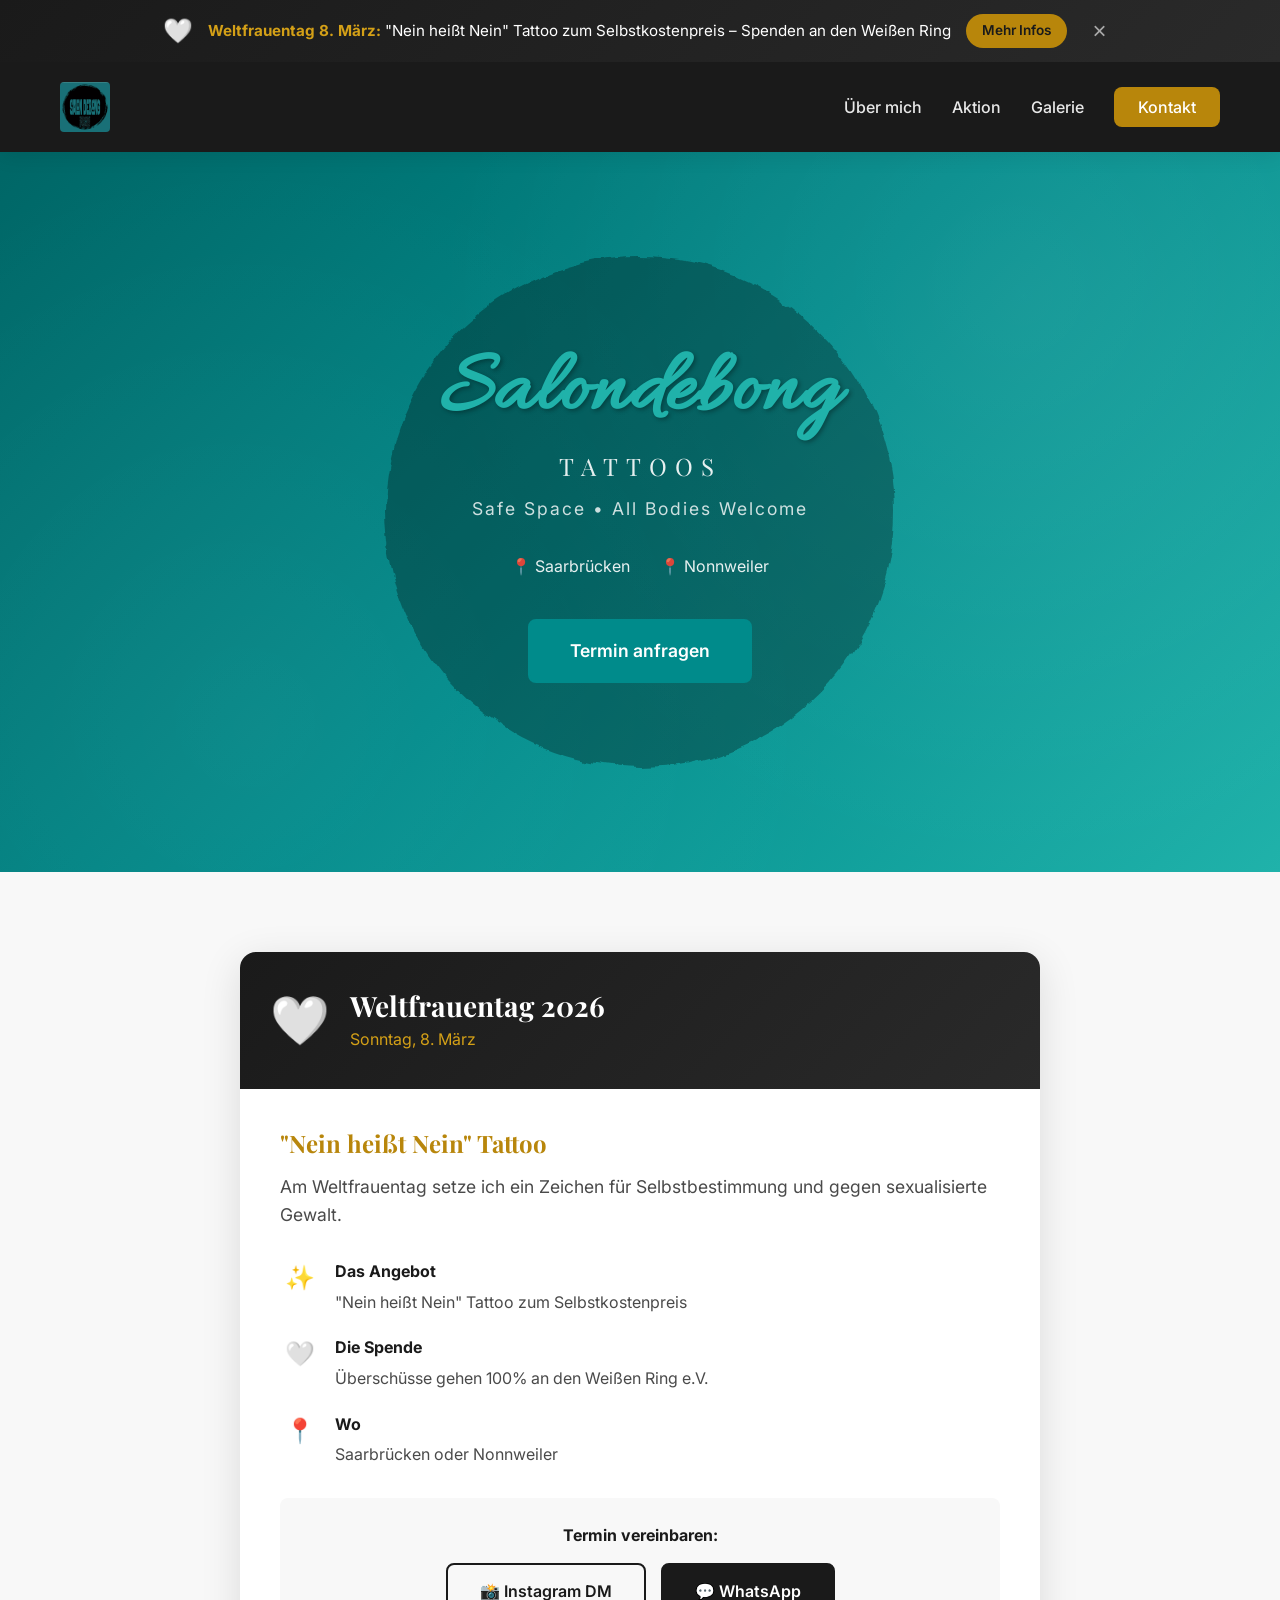
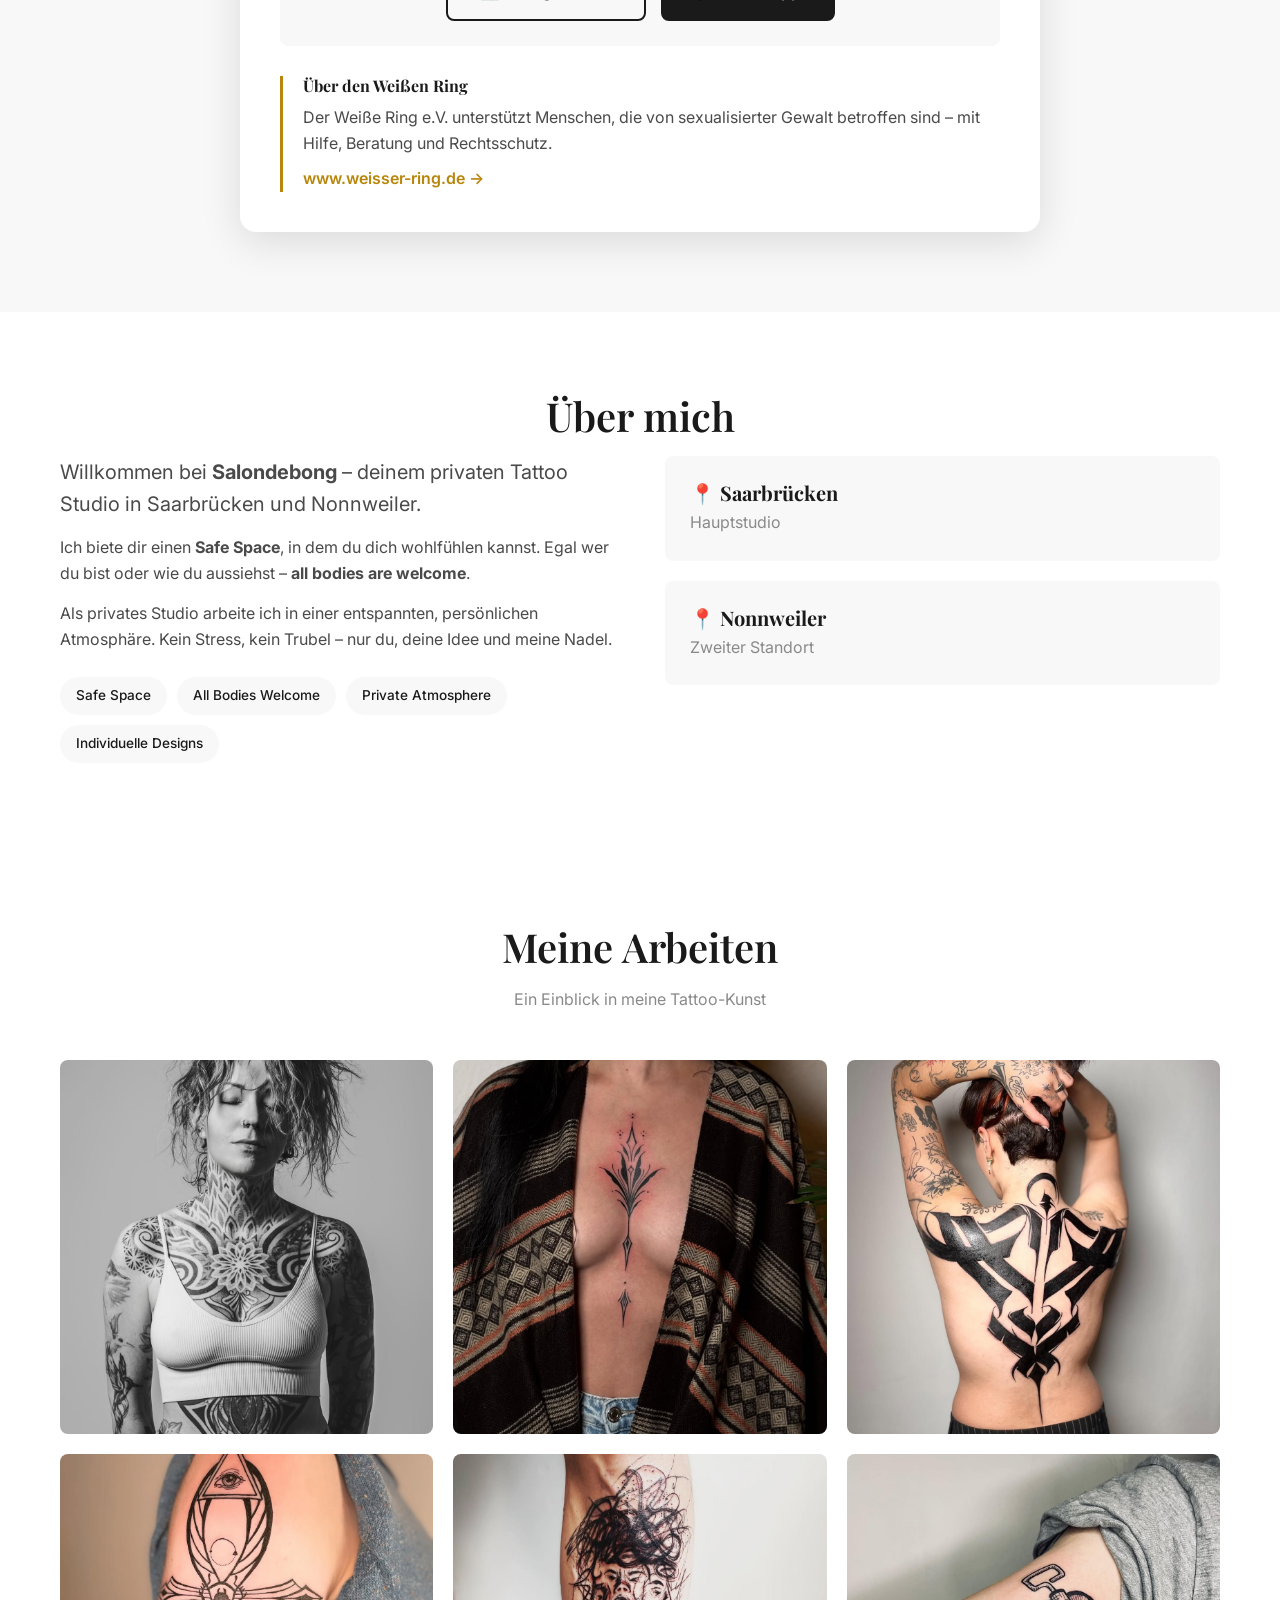
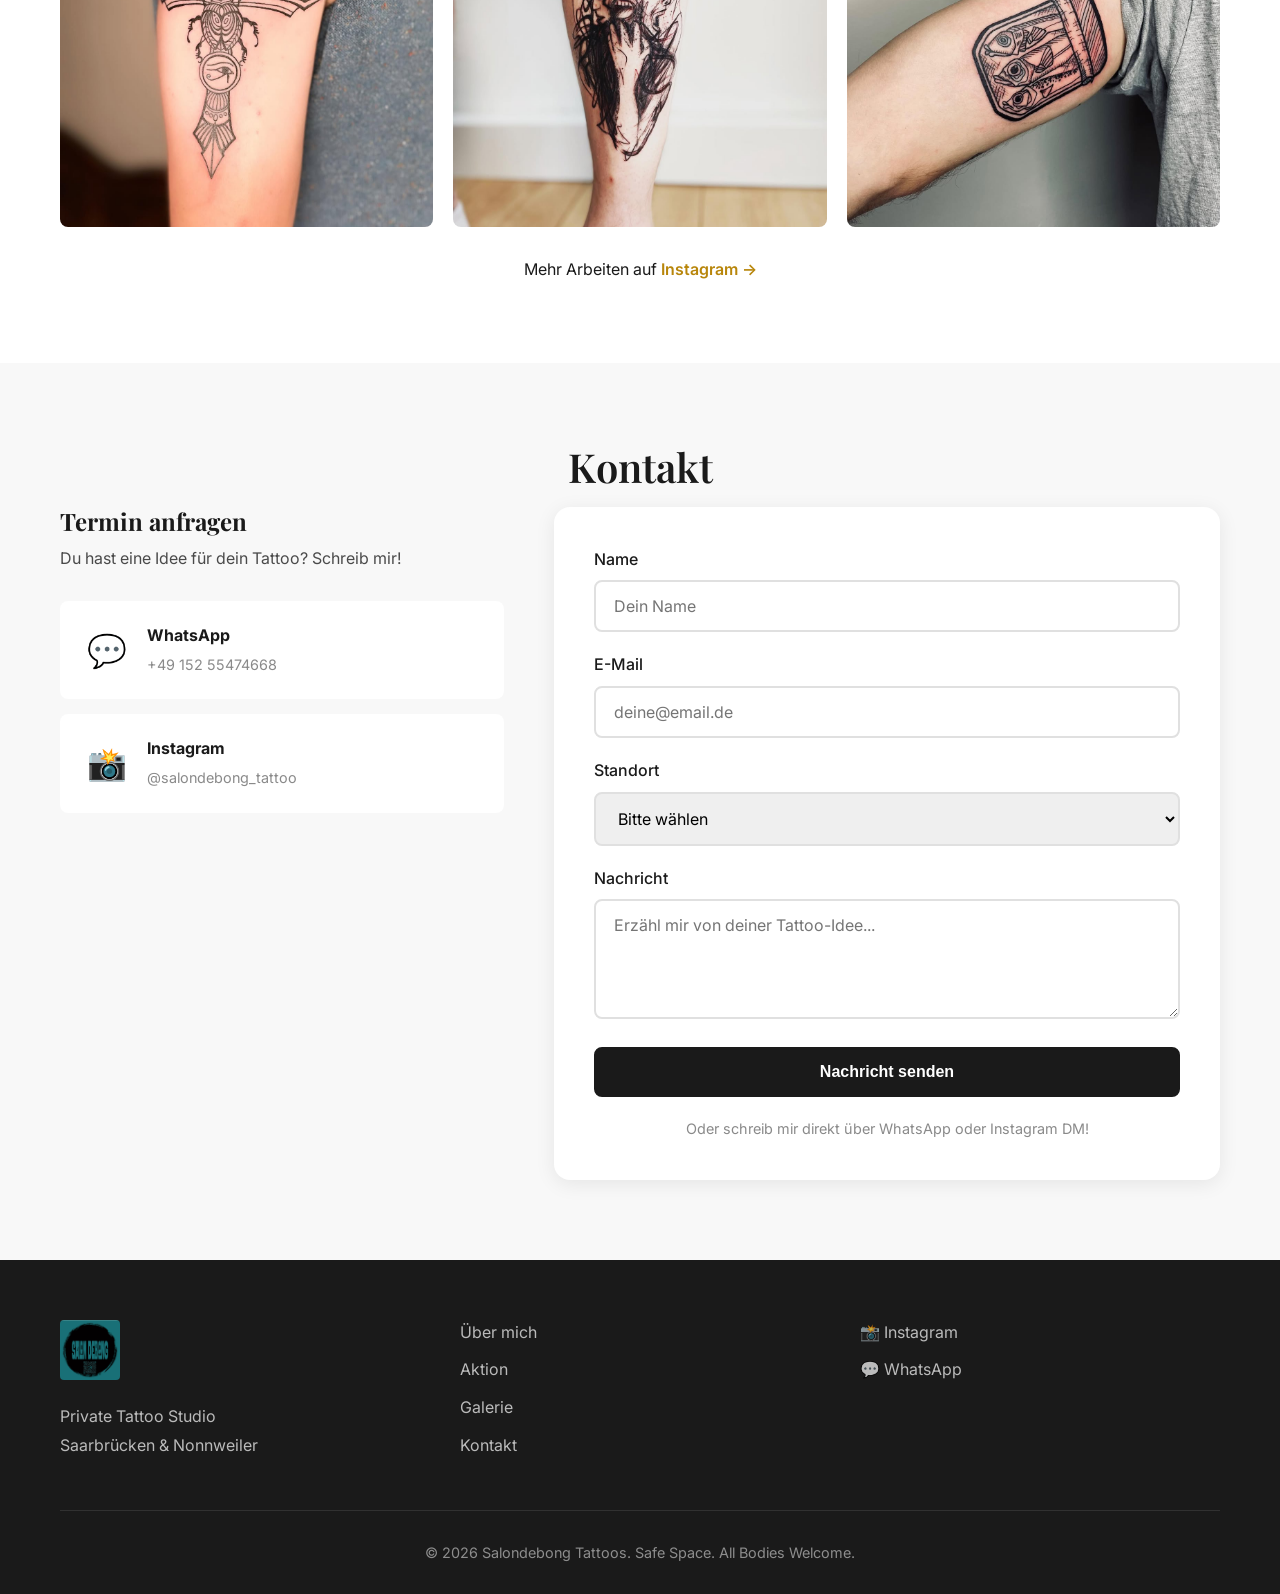
==== index.html @ b04eecff "feat: filled black circle, petrol brand name, petrol button" ====
<!DOCTYPE html>
<html lang="de">
<head>
    <meta charset="UTF-8">
    <meta name="viewport" content="width=device-width, initial-scale=1.0">
    <title>Salondebong Tattoos | Private Tattoo Studio Saarbrücken & Nonnweiler</title>
    <meta name="description" content="Private Tattoo Studio in Saarbrücken & Nonnweiler. Safe Space für alle Bodies. Qualitativ hochwertige Tattoos in entspannter Atmosphäre.">
    <link rel="stylesheet" href="style.css">
    <link href="https://fonts.googleapis.com/css2?family=Playfair+Display:wght@400;600;700&family=Inter:wght@400;500;600&family=Allura&display=swap" rel="stylesheet">
</head>
<body>
    <!-- Aktion Banner -->
    <div class="aktion-banner" id="aktion-banner">
        <div class="aktion-content">
            <span class="aktion-emoji">🤍</span>
            <div class="aktion-text">
                <strong>Weltfrauentag 8. März:</strong> "Nein heißt Nein" Tattoo zum Selbstkostenpreis – Spenden an den Weißen Ring
            </div>
            <a href="#aktion" class="aktion-btn">Mehr Infos</a>
            <button class="aktion-close" onclick="closeBanner()" aria-label="Schließen">×</button>
        </div>
    </div>

    <!-- Navigation -->
    <nav class="nav">
        <div class="nav-container">
            <a href="#" class="logo">
                <img src="assets/logo.jpg" alt="Salondebong Tattoos" class="logo-img">
            </a>
            <button class="nav-toggle" aria-label="Menu">
                <span></span>
                <span></span>
                <span></span>
            </button>
            <ul class="nav-links">
                <li><a href="#about">Über mich</a></li>
                <li><a href="#aktion">Aktion</a></li>
                <li><a href="#gallery">Galerie</a></li>
                <li><a href="#contact" class="cta-nav">Kontakt</a></li>
            </ul>
        </div>
    </nav>

    <!-- Hero -->
    <header class="hero">
        <div class="hero-bg"></div>
        <svg class="hero-ring" viewBox="0 0 400 400" xmlns="http://www.w3.org/2000/svg">
            <defs>
                <filter id="rough" x="-20%" y="-20%" width="140%" height="140%">
                    <feTurbulence type="fractalNoise" baseFrequency="0.04" numOctaves="5" result="noise"/>
                    <feDisplacementMap in="SourceGraphic" in2="noise" scale="8" xChannelSelector="R" yChannelSelector="G"/>
                </filter>
            </defs>
            <circle cx="200" cy="200" r="170" fill="black" stroke="none" filter="url(#rough)" opacity="0.6"/>
        </svg>
        <div class="container">
            <h1 class="brand-name">Salondebong</h1>
            <p class="hero-subtitle">Tattoos</p>
            <p class="hero-tagline">Safe Space • All Bodies Welcome</p>
            <div class="hero-locations">
                <span>📍 Saarbrücken</span>
                <span>📍 Nonnweiler</span>
            </div>
            <a href="#contact" class="btn btn-primary">Termin anfragen</a>
        </div>
    </header>

    <!-- Aktion Section -->
    <section class="aktion-section section" id="aktion">
        <div class="container">
            <div class="aktion-card">
                <div class="aktion-header">
                    <span class="aktion-icon">🤍</span>
                    <div>
                        <h2>Weltfrauentag 2026</h2>
                        <span class="aktion-date">Sonntag, 8. März</span>
                    </div>
                </div>
                <div class="aktion-body">
                    <h3>"Nein heißt Nein" Tattoo</h3>
                    <p class="aktion-intro">Am Weltfrauentag setze ich ein Zeichen für Selbstbestimmung und gegen sexualisierte Gewalt.</p>
                    
                    <div class="aktion-details">
                        <div class="aktion-detail">
                            <span class="detail-icon">✨</span>
                            <div>
                                <strong>Das Angebot</strong>
                                <p>"Nein heißt Nein" Tattoo zum Selbstkostenpreis</p>
                            </div>
                        </div>
                        <div class="aktion-detail">
                            <span class="detail-icon">🤍</span>
                            <div>
                                <strong>Die Spende</strong>
                                <p>Überschüsse gehen 100% an den Weißen Ring e.V.</p>
                            </div>
                        </div>
                        <div class="aktion-detail">
                            <span class="detail-icon">📍</span>
                            <div>
                                <strong>Wo</strong>
                                <p>Saarbrücken oder Nonnweiler</p>
                            </div>
                        </div>
                    </div>

                    <div class="aktion-cta">
                        <p><strong>Termin vereinbaren:</strong></p>
                        <div class="aktion-buttons">
                            <a href="https://www.instagram.com/salondebong_tattoo/" target="_blank" class="btn btn-secondary">
                                📸 Instagram DM
                            </a>
                            <a href="https://wa.me/4915255474668" target="_blank" class="btn btn-primary">
                                💬 WhatsApp
                            </a>
                        </div>
                    </div>

                    <div class="weisser-ring">
                        <h4>Über den Weißen Ring</h4>
                        <p>Der Weiße Ring e.V. unterstützt Menschen, die von sexualisierter Gewalt betroffen sind – mit Hilfe, Beratung und Rechtsschutz.</p>
                        <a href="https://www.weisser-ring.de" target="_blank" class="link-external">www.weisser-ring.de →</a>
                    </div>
                </div>
            </div>
        </div>
    </section>

    <!-- About Section -->
    <section class="about-section section" id="about">
        <div class="container">
            <h2 class="section-title">Über mich</h2>
            <div class="about-content">
                <div class="about-text">
                    <p class="about-intro">Willkommen bei <strong>Salondebong</strong> – deinem privaten Tattoo Studio in Saarbrücken und Nonnweiler.</p>
                    <p>Ich biete dir einen <strong>Safe Space</strong>, in dem du dich wohlfühlen kannst. Egal wer du bist oder wie du aussiehst – <strong>all bodies are welcome</strong>.</p>
                    <p>Als privates Studio arbeite ich in einer entspannten, persönlichen Atmosphäre. Kein Stress, kein Trubel – nur du, deine Idee und meine Nadel.</p>
                    <div class="about-values">
                        <span class="value-tag">Safe Space</span>
                        <span class="value-tag">All Bodies Welcome</span>
                        <span class="value-tag">Private Atmosphere</span>
                        <span class="value-tag">Individuelle Designs</span>
                    </div>
                </div>
                <div class="about-locations">
                    <div class="location-card">
                        <h3>📍 Saarbrücken</h3>
                        <p>Hauptstudio</p>
                    </div>
                    <div class="location-card">
                        <h3>📍 Nonnweiler</h3>
                        <p>Zweiter Standort</p>
                    </div>
                </div>
            </div>
        </div>
    </section>

    <!-- Gallery Section -->
    <section class="gallery-section section" id="gallery">
        <div class="container">
            <h2 class="section-title">Meine Arbeiten</h2>
            <p class="section-subtitle">Ein Einblick in meine Tattoo-Kunst</p>
            <div class="gallery-grid">
                <div class="gallery-item">
                    <img src="assets/jenny1.jpg" alt="Tattoo Arbeit 1" loading="lazy">
                </div>
                <div class="gallery-item">
                    <img src="assets/jenny2.jpg" alt="Tattoo Arbeit 2" loading="lazy">
                </div>
                <div class="gallery-item">
                    <img src="assets/jenni3.jpg" alt="Tattoo Arbeit 3" loading="lazy">
                </div>
                <div class="gallery-item">
                    <img src="assets/jenni4.jpg" alt="Tattoo Arbeit 4" loading="lazy">
                </div>
                <div class="gallery-item">
                    <img src="assets/jenni5.jpg" alt="Tattoo Arbeit 5" loading="lazy">
                </div>
                <div class="gallery-item">
                    <img src="assets/jenni6.jpg" alt="Tattoo Arbeit 6" loading="lazy">
                </div>
            </div>
            <div class="gallery-note">
                <p>Mehr Arbeiten auf <a href="https://www.instagram.com/salondebong_tattoo/" target="_blank">Instagram →</a></p>
            </div>
        </div>
    </section>

    <!-- Contact Section -->
    <section class="contact-section section" id="contact">
        <div class="container">
            <h2 class="section-title">Kontakt</h2>
            <div class="contact-content">
                <div class="contact-info">
                    <h3>Termin anfragen</h3>
                    <p>Du hast eine Idee für dein Tattoo? Schreib mir!</p>
                    <div class="contact-methods">
                        <a href="https://wa.me/4915255474668" class="contact-method">
                            <span class="method-icon">💬</span>
                            <div>
                                <strong>WhatsApp</strong>
                                <span>+49 152 55474668</span>
                            </div>
                        </a>
                        <a href="https://www.instagram.com/salondebong_tattoo/" target="_blank" class="contact-method">
                            <span class="method-icon">📸</span>
                            <div>
                                <strong>Instagram</strong>
                                <span>@salondebong_tattoo</span>
                            </div>
                        </a>
                    </div>
                </div>
                <div class="contact-form-wrapper">
                    <form class="contact-form" id="contact-form">
                        <div class="form-group">
                            <label for="name">Name</label>
                            <input type="text" id="name" name="name" required placeholder="Dein Name">
                        </div>
                        <div class="form-group">
                            <label for="email">E-Mail</label>
                            <input type="email" id="email" name="email" required placeholder="deine@email.de">
                        </div>
                        <div class="form-group">
                            <label for="location">Standort</label>
                            <select id="location" name="location">
                                <option value="">Bitte wählen</option>
                                <option value="saarbrucken">Saarbrücken</option>
                                <option value="nonnweiler">Nonnweiler</option>
                            </select>
                        </div>
                        <div class="form-group">
                            <label for="message">Nachricht</label>
                            <textarea id="message" name="message" rows="4" required placeholder="Erzähl mir von deiner Tattoo-Idee..."></textarea>
                        </div>
                        <button type="submit" class="btn btn-primary btn-full">Nachricht senden</button>
                    </form>
                    <p class="form-note">Oder schreib mir direkt über WhatsApp oder Instagram DM!</p>
                </div>
            </div>
        </div>
    </section>

    <!-- Footer -->
    <footer class="footer">
        <div class="container">
            <div class="footer-content">
                <div class="footer-brand">
                    <img src="assets/logo.jpg" alt="Salondebong Tattoos" class="footer-logo">
                    <p>Private Tattoo Studio<br>Saarbrücken & Nonnweiler</p>
                </div>
                <div class="footer-links">
                    <a href="#about">Über mich</a>
                    <a href="#aktion">Aktion</a>
                    <a href="#gallery">Galerie</a>
                    <a href="#contact">Kontakt</a>
                </div>
                <div class="footer-social">
                    <a href="https://www.instagram.com/salondebong_tattoo/" target="_blank" aria-label="Instagram">
                        📸 Instagram
                    </a>
                    <a href="https://wa.me/4915255474668" target="_blank" aria-label="WhatsApp">
                        💬 WhatsApp
                    </a>
                </div>
            </div>
            <div class="footer-bottom">
                <p>&copy; 2026 Salondebong Tattoos. Safe Space. All Bodies Welcome.</p>
            </div>
        </div>
    </footer>

    <script src="script.js"></script>
</body>
</html>
---- style.css ----
/* ============================================
   SALONDEBONG TATTOOS - STYLES
   ============================================ */

:root {
    /* Colors - Elegant, minimal */
    --primary: #1a1a1a;
    --secondary: #2a2a2a;
    --accent: #b8860b; /* Dark gold */
    --accent-light: #d4a017;
    --petrol: #008B8B;
    --petrol-light: #20B2AA;
    --petrol-dark: #006666;
    --text-dark: #1a1a1a;
    --text-medium: #4a4a4a;
    --text-light: #8a8a8a;
    --bg-white: #ffffff;
    --bg-light: #f8f8f8;
    --bg-dark: #0a0a0a;
    --border: #e0e0e0;
    
    /* Typography */
    --font-display: 'Playfair Display', serif;
    --font-body: 'Inter', sans-serif;
    
    /* Spacing */
    --space-xs: 0.5rem;
    --space-sm: 1rem;
    --space-md: 2rem;
    --space-lg: 3rem;
    --space-xl: 5rem;
    
    /* Effects */
    --shadow: 0 4px 20px rgba(0,0,0,0.08);
    --shadow-lg: 0 10px 40px rgba(0,0,0,0.12);
    --radius: 8px;
    --radius-lg: 16px;
    
    /* Transitions */
    --transition: all 0.3s ease;
}

/* ============================================
   BASE
   ============================================ */

* {
    margin: 0;
    padding: 0;
    box-sizing: border-box;
}

html {
    scroll-behavior: smooth;
}

body {
    font-family: var(--font-body);
    color: var(--text-dark);
    background: var(--bg-white);
    line-height: 1.6;
}

.container {
    max-width: 1200px;
    margin: 0 auto;
    padding: 0 20px;
}

.section {
    padding: var(--space-xl) 0;
}

.section-title {
    font-family: var(--font-display);
    font-size: 2.5rem;
    font-weight: 600;
    margin-bottom: var(--space-sm);
    text-align: center;
}

.section-subtitle {
    text-align: center;
    color: var(--text-light);
    margin-bottom: var(--space-lg);
}

h1, h2, h3, h4 {
    font-family: var(--font-display);
    line-height: 1.2;
}

a {
    text-decoration: none;
    color: inherit;
}

img {
    max-width: 100%;
    height: auto;
}

/* ============================================
   BUTTONS
   ============================================ */

.btn {
    display: inline-block;
    padding: 14px 32px;
    border-radius: var(--radius);
    font-weight: 600;
    font-size: 1rem;
    transition: var(--transition);
    border: 2px solid transparent;
    cursor: pointer;
}

.btn-primary {
    background: var(--primary);
    color: white;
    border-color: var(--primary);
}

.btn-primary:hover {
    background: var(--accent);
    border-color: var(--accent);
    transform: translateY(-2px);
}

.btn-secondary {
    background: transparent;
    color: var(--primary);
    border-color: var(--primary);
}

.btn-secondary:hover {
    background: var(--primary);
    color: white;
}

.btn-full {
    width: 100%;
    text-align: center;
}

/* ============================================
   AKTION BANNER
   ============================================ */

.aktion-banner {
    background: linear-gradient(135deg, #1a1a1a 0%, #2a2a2a 100%);
    color: white;
    padding: 12px 20px;
    position: sticky;
    top: 0;
    z-index: 1000;
    animation: slideDown 0.5s ease;
}

@keyframes slideDown {
    from { transform: translateY(-100%); }
    to { transform: translateY(0); }
}

.aktion-content {
    max-width: 1200px;
    margin: 0 auto;
    display: flex;
    align-items: center;
    justify-content: center;
    gap: 15px;
    flex-wrap: wrap;
}

.aktion-emoji {
    font-size: 1.5rem;
}

.aktion-text {
    font-size: 0.95rem;
}

.aktion-text strong {
    color: var(--accent-light);
}

.aktion-btn {
    background: var(--accent);
    color: var(--text-dark);
    padding: 6px 16px;
    border-radius: 20px;
    font-size: 0.85rem;
    font-weight: 600;
    transition: var(--transition);
}

.aktion-btn:hover {
    background: var(--accent-light);
}

.aktion-close {
    background: none;
    border: none;
    color: white;
    font-size: 1.5rem;
    cursor: pointer;
    padding: 0 10px;
    opacity: 0.6;
    transition: var(--transition);
}

.aktion-close:hover {
    opacity: 1;
}

/* ============================================
   NAVIGATION
   ============================================ */

.nav {
    background: var(--primary);
    position: sticky;
    top: 0;
    z-index: 100;
    box-shadow: var(--shadow);
}

.nav:has(~ .aktion-banner) {
    top: 50px;
}

.nav-container {
    max-width: 1200px;
    margin: 0 auto;
    padding: 20px;
    display: flex;
    justify-content: space-between;
    align-items: center;
}

.logo {
    display: flex;
    align-items: center;
}

.logo-img {
    height: 50px;
    width: auto;
    border-radius: 4px;
}

.nav-links {
    display: flex;
    gap: 30px;
    list-style: none;
}

.nav-links a {
    font-weight: 500;
    position: relative;
    transition: var(--transition);
    color: rgba(255, 255, 255, 0.9);
}

.nav-links a:hover {
    color: var(--accent-light);
}

.nav-links a::after {
    content: '';
    position: absolute;
    bottom: -5px;
    left: 0;
    width: 0;
    height: 2px;
    background: var(--accent-light);
    transition: var(--transition);
}

.nav-links a:hover::after {
    width: 100%;
}

.cta-nav {
    background: var(--accent) !important;
    color: white !important;
    padding: 10px 24px;
    border-radius: var(--radius);
}

.cta-nav:hover {
    background: var(--accent-light) !important;
    transform: translateY(-2px);
}

.cta-nav::after {
    display: none !important;
}

.nav-toggle {
    display: none;
    flex-direction: column;
    gap: 5px;
    background: none;
    border: none;
    cursor: pointer;
    padding: 10px;
}

.nav-toggle span {
    width: 25px;
    height: 2px;
    background: var(--primary);
    transition: var(--transition);
}

/* ============================================
   HERO
   ============================================ */

.hero {
    min-height: 80vh;
    display: flex;
    align-items: center;
    justify-content: center;
    text-align: center;
    position: relative;
    background: linear-gradient(135deg, var(--petrol-dark) 0%, var(--petrol) 50%, var(--petrol-light) 100%);
    overflow: hidden;
}

.hero-bg {
    position: absolute;
    inset: 0;
    background-image: 
        radial-gradient(circle at 20% 80%, rgba(255, 255, 255, 0.05) 0%, transparent 50%),
        radial-gradient(circle at 80% 20%, rgba(255, 255, 255, 0.08) 0%, transparent 50%);
}

.hero-ring {
    position: absolute;
    top: 50%;
    left: 50%;
    transform: translate(-50%, -50%);
    width: 600px;
    height: 600px;
    opacity: 0.5;
    animation: ringFloat 8s ease-in-out infinite;
    pointer-events: none;
}

@keyframes ringFloat {
    0%, 100% { transform: translate(-50%, -50%) rotate(0deg); }
    50% { transform: translate(-50%, -50%) rotate(3deg) scale(1.01); }
}

.hero .container {
    position: relative;
    z-index: 1;
}

.hero h1, .hero .brand-name {
    font-family: 'Allura', cursive;
    font-size: 5.5rem;
    margin-bottom: 0;
    color: var(--petrol-light);
    letter-spacing: 2px;
    text-shadow: 2px 2px 4px rgba(0,0,0,0.3);
}

.hero .hero-subtitle {
    font-family: var(--font-display);
    font-size: 1.5rem;
    color: rgba(255, 255, 255, 0.9);
    margin-bottom: 10px;
    letter-spacing: 8px;
    text-transform: uppercase;
}

.hero-tagline {
    font-size: 1.1rem;
    color: rgba(255, 255, 255, 0.8);
    margin-bottom: 30px;
    letter-spacing: 2px;
}

.hero-locations {
    display: flex;
    gap: 30px;
    justify-content: center;
    margin-bottom: 40px;
    color: rgba(255, 255, 255, 0.9);
}

.hero .btn {
    font-size: 1.1rem;
    padding: 16px 40px;
    background: var(--petrol);
    color: white;
    border-color: var(--petrol);
}

.hero .btn:hover {
    background: white;
    color: var(--petrol-dark);
    border-color: white;
}

/* ============================================
   AKTION SECTION
   ============================================ */

.aktion-section {
    background: var(--bg-light);
}

.aktion-card {
    background: white;
    border-radius: var(--radius-lg);
    overflow: hidden;
    box-shadow: var(--shadow-lg);
    max-width: 800px;
    margin: 0 auto;
}

.aktion-header {
    background: linear-gradient(135deg, var(--primary) 0%, var(--secondary) 100%);
    color: white;
    padding: 30px;
    display: flex;
    align-items: center;
    gap: 20px;
}

.aktion-icon {
    font-size: 3rem;
}

.aktion-header h2 {
    margin: 0;
    font-size: 1.75rem;
}

.aktion-date {
    display: block;
    color: var(--accent-light);
    font-size: 1rem;
    margin-top: 5px;
}

.aktion-body {
    padding: 40px;
}

.aktion-body h3 {
    font-size: 1.5rem;
    margin-bottom: 15px;
    color: var(--accent);
}

.aktion-intro {
    font-size: 1.1rem;
    color: var(--text-medium);
    margin-bottom: 30px;
}

.aktion-details {
    display: flex;
    flex-direction: column;
    gap: 20px;
    margin-bottom: 30px;
}

.aktion-detail {
    display: flex;
    gap: 15px;
    align-items: flex-start;
}

.detail-icon {
    font-size: 1.5rem;
    width: 40px;
    text-align: center;
}

.aktion-detail strong {
    display: block;
    margin-bottom: 5px;
}

.aktion-detail p {
    color: var(--text-medium);
    margin: 0;
}

.aktion-cta {
    background: var(--bg-light);
    padding: 25px;
    border-radius: var(--radius);
    text-align: center;
    margin-bottom: 30px;
}

.aktion-buttons {
    display: flex;
    gap: 15px;
    justify-content: center;
    margin-top: 15px;
    flex-wrap: wrap;
}

.weisser-ring {
    border-left: 3px solid var(--accent);
    padding-left: 20px;
}

.weisser-ring h4 {
    margin-bottom: 10px;
}

.weisser-ring p {
    color: var(--text-medium);
    margin-bottom: 10px;
}

.link-external {
    color: var(--accent);
    font-weight: 600;
    transition: var(--transition);
}

.link-external:hover {
    color: var(--accent-light);
}

/* ============================================
   ABOUT SECTION
   ============================================ */

.about-content {
    display: grid;
    grid-template-columns: 1fr 1fr;
    gap: 50px;
    align-items: start;
}

.about-intro {
    font-size: 1.25rem;
    margin-bottom: 20px;
}

.about-text p {
    color: var(--text-medium);
    margin-bottom: 15px;
}

.about-values {
    display: flex;
    flex-wrap: wrap;
    gap: 10px;
    margin-top: 25px;
}

.value-tag {
    background: var(--bg-light);
    padding: 8px 16px;
    border-radius: 20px;
    font-size: 0.85rem;
    font-weight: 500;
}

.about-locations {
    display: flex;
    flex-direction: column;
    gap: 20px;
}

.location-card {
    background: var(--bg-light);
    padding: 25px;
    border-radius: var(--radius);
}

.location-card h3 {
    margin-bottom: 5px;
    font-size: 1.25rem;
}

.location-card p {
    color: var(--text-light);
    margin: 0;
}

/* ============================================
   GALLERY SECTION
   ============================================ */

.gallery-section {
    background: var(--bg-white);
}

.gallery-grid {
    display: grid;
    grid-template-columns: repeat(3, 1fr);
    gap: 20px;
}

.gallery-item {
    aspect-ratio: 1;
    border-radius: var(--radius);
    overflow: hidden;
    cursor: pointer;
    transition: var(--transition);
}

.gallery-item img {
    width: 100%;
    height: 100%;
    object-fit: cover;
    transition: var(--transition);
}

.gallery-item:hover {
    transform: scale(1.02);
    box-shadow: var(--shadow-lg);
}

.gallery-item:hover img {
    transform: scale(1.05);
}

.gallery-placeholder {
    width: 100%;
    height: 100%;
    background: linear-gradient(135deg, var(--bg-light) 0%, var(--border) 100%);
    display: flex;
    align-items: center;
    justify-content: center;
    color: var(--text-light);
    font-weight: 500;
}

.gallery-note {
    text-align: center;
    margin-top: 30px;
}

.gallery-note a {
    color: var(--accent);
    font-weight: 600;
}

/* ============================================
   CONTACT SECTION
   ============================================ */

.contact-section {
    background: var(--bg-light);
}

.contact-content {
    display: grid;
    grid-template-columns: 1fr 1.5fr;
    gap: 50px;
}

.contact-info h3 {
    margin-bottom: 10px;
    font-size: 1.5rem;
}

.contact-info > p {
    color: var(--text-medium);
    margin-bottom: 30px;
}

.contact-methods {
    display: flex;
    flex-direction: column;
    gap: 15px;
}

.contact-method {
    display: flex;
    align-items: center;
    gap: 15px;
    background: white;
    padding: 20px;
    border-radius: var(--radius);
    transition: var(--transition);
    border: 2px solid transparent;
}

.contact-method:hover {
    border-color: var(--accent);
    transform: translateX(5px);
}

.method-icon {
    font-size: 2rem;
    width: 50px;
    text-align: center;
}

.contact-method strong {
    display: block;
    margin-bottom: 3px;
}

.contact-method span:last-child {
    color: var(--text-light);
    font-size: 0.9rem;
}

.contact-form-wrapper {
    background: white;
    padding: 40px;
    border-radius: var(--radius-lg);
    box-shadow: var(--shadow);
}

.form-group {
    margin-bottom: 20px;
}

.form-group label {
    display: block;
    margin-bottom: 8px;
    font-weight: 500;
}

.form-group input,
.form-group select,
.form-group textarea {
    width: 100%;
    padding: 14px 18px;
    border: 2px solid var(--border);
    border-radius: var(--radius);
    font-family: var(--font-body);
    font-size: 1rem;
    transition: var(--transition);
}

.form-group input:focus,
.form-group select:focus,
.form-group textarea:focus {
    outline: none;
    border-color: var(--accent);
}

.form-group textarea {
    resize: vertical;
    min-height: 120px;
}

.form-note {
    text-align: center;
    margin-top: 20px;
    color: var(--text-light);
    font-size: 0.9rem;
}

/* ============================================
   FOOTER
   ============================================ */

.footer {
    background: var(--primary);
    color: white;
    padding: 60px 0 30px;
}

.footer-content {
    display: grid;
    grid-template-columns: 1fr 1fr 1fr;
    gap: 40px;
    margin-bottom: 40px;
}

.footer-brand .footer-logo {
    height: 60px;
    width: auto;
    border-radius: 4px;
    margin-bottom: 15px;
}

.footer-brand p {
    color: rgba(255,255,255,0.7);
    line-height: 1.8;
}

.footer-links a,
.footer-social a {
    display: block;
    color: rgba(255,255,255,0.7);
    margin-bottom: 12px;
    transition: var(--transition);
}

.footer-links a:hover,
.footer-social a:hover {
    color: var(--accent-light);
}

.footer-bottom {
    border-top: 1px solid rgba(255,255,255,0.1);
    padding-top: 30px;
    text-align: center;
    color: rgba(255,255,255,0.5);
    font-size: 0.9rem;
}

/* ============================================
   RESPONSIVE
   ============================================ */

@media (max-width: 968px) {
    .about-content,
    .contact-content {
        grid-template-columns: 1fr;
    }
    
    .gallery-grid {
        grid-template-columns: repeat(2, 1fr);
    }
    
    .footer-content {
        grid-template-columns: 1fr;
        text-align: center;
    }
}

@media (max-width: 768px) {
    .nav-links {
        display: none;
        position: absolute;
        top: 100%;
        left: 0;
        right: 0;
        background: var(--primary);
        flex-direction: column;
        padding: 20px;
        box-shadow: var(--shadow);
        gap: 0;
    }
    
    .nav-links.active {
        display: flex;
    }
    
    .nav-links li {
        padding: 15px 0;
        border-bottom: 1px solid rgba(255,255,255,0.1);
    }
    
    .nav-links li:last-child {
        border-bottom: none;
    }
    
    .nav-toggle {
        display: flex;
    }
    
    .nav-toggle span {
        background: white;
    }
    
    .hero h1, .hero .brand-name {
        font-size: 3rem;
    }
    
    .hero .hero-subtitle {
        font-size: 1.1rem;
        letter-spacing: 4px;
    }
    
    .hero-ring {
        width: 350px;
        height: 350px;
    }
    
    .hero-locations {
        flex-direction: column;
        gap: 10px;
    }
    
    .section-title {
        font-size: 2rem;
    }
    
    .aktion-banner .aktion-text {
        display: none;
    }
    
    .aktion-content {
        justify-content: center;
    }
    
    .gallery-grid {
        grid-template-columns: 1fr;
    }
    
    .contact-form-wrapper {
        padding: 25px;
    }
    
    .aktion-buttons {
        flex-direction: column;
    }
}
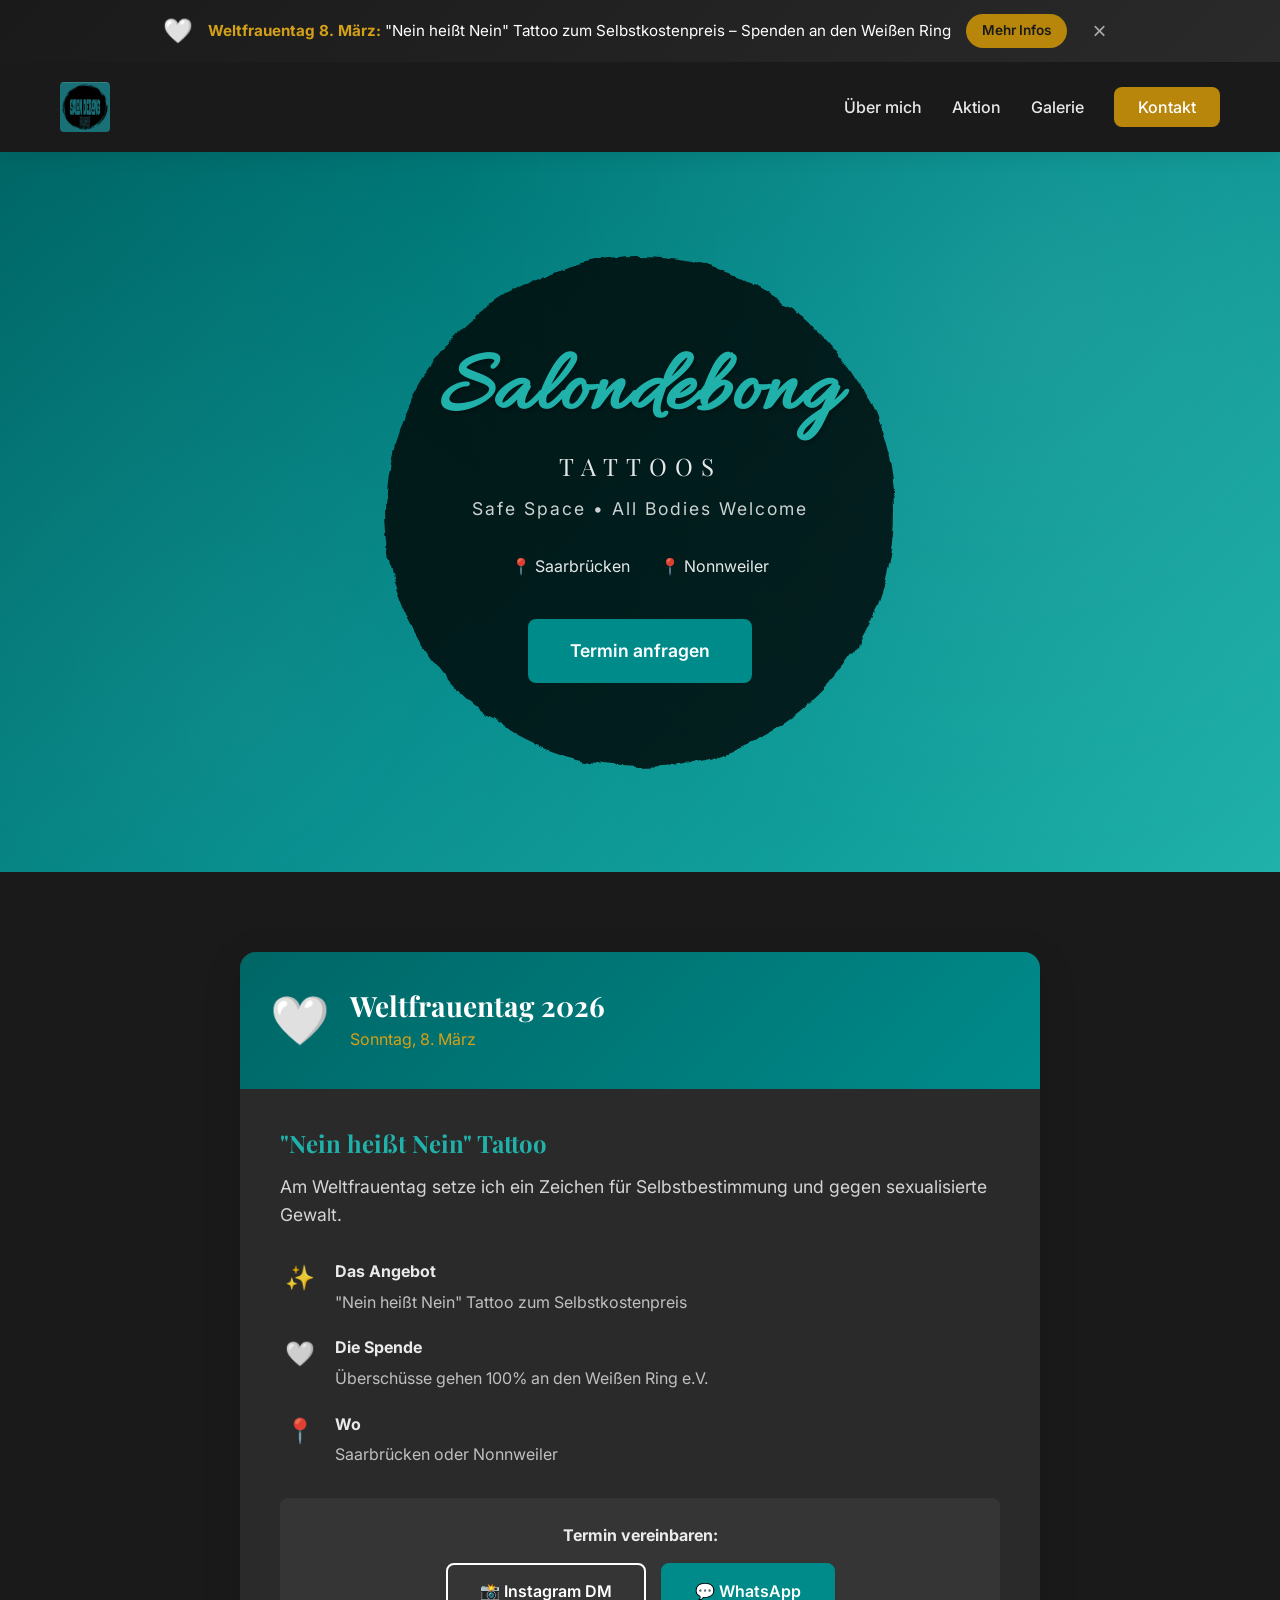
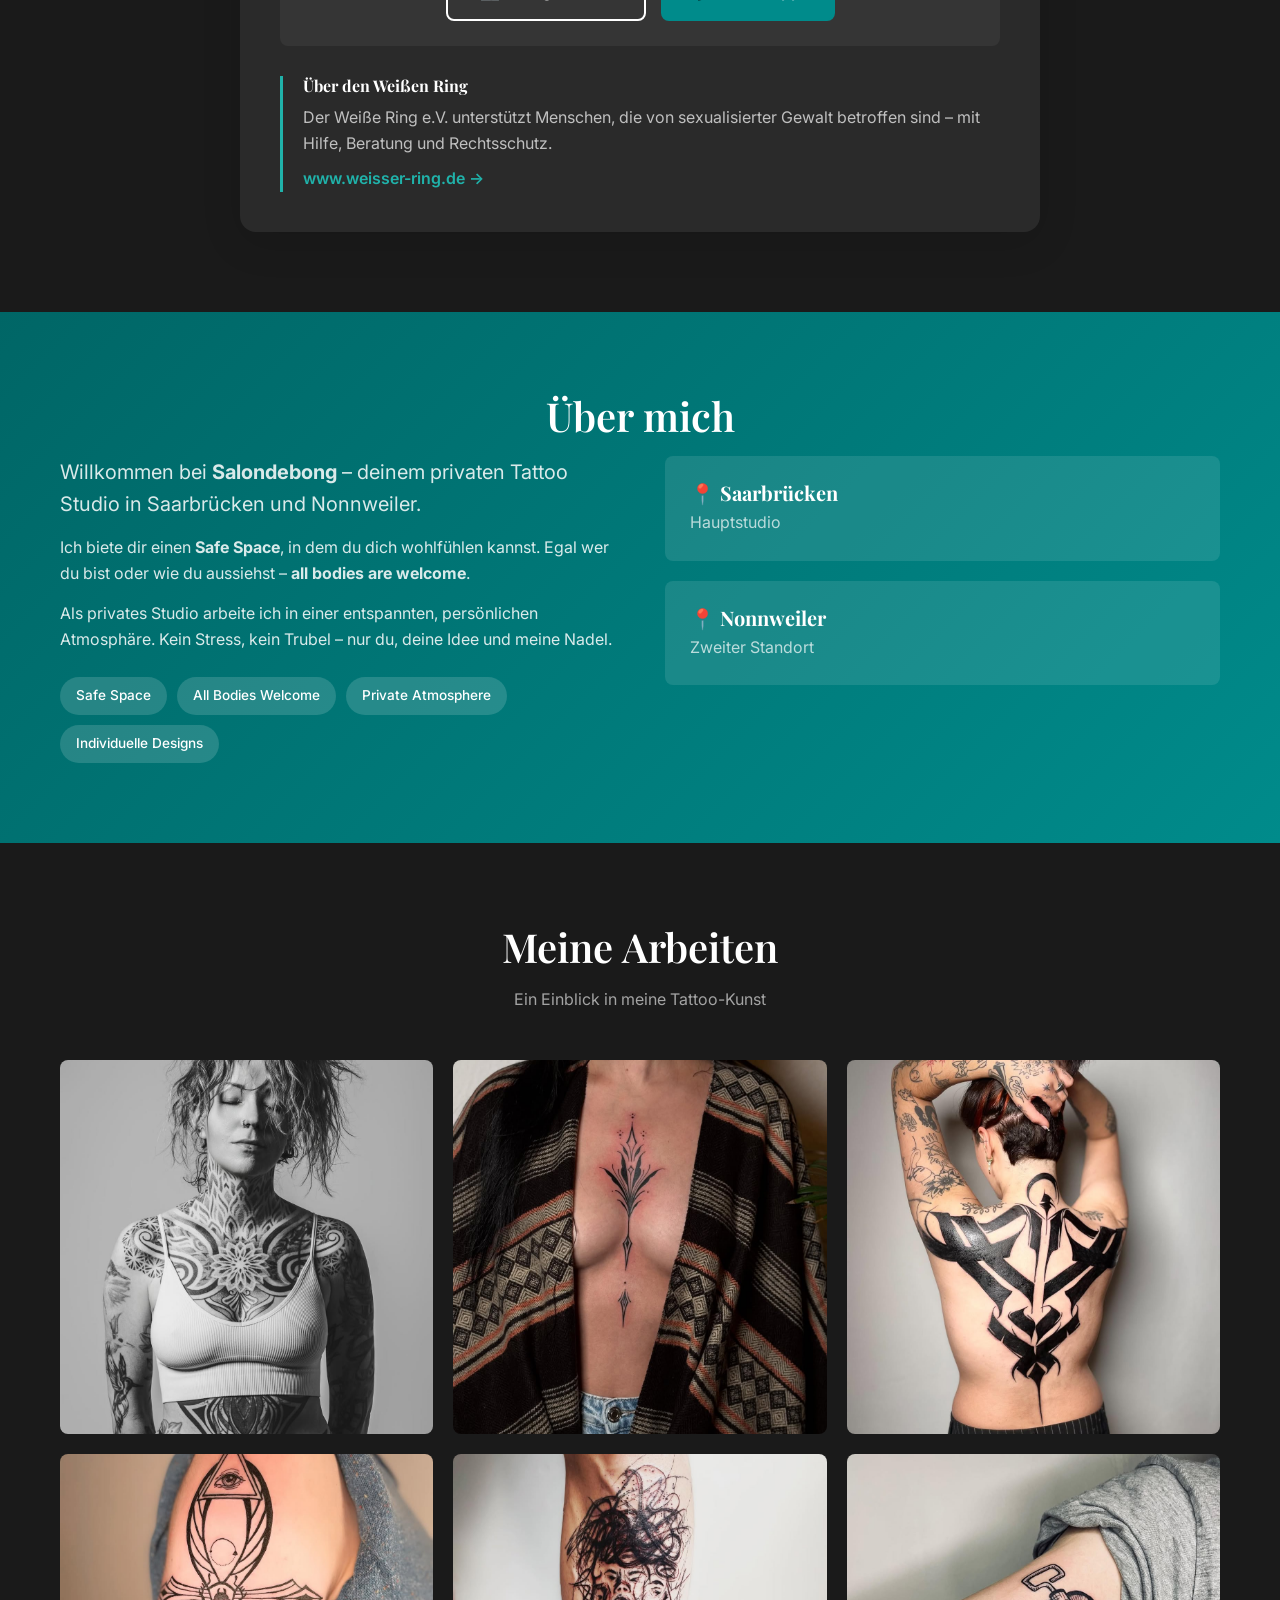
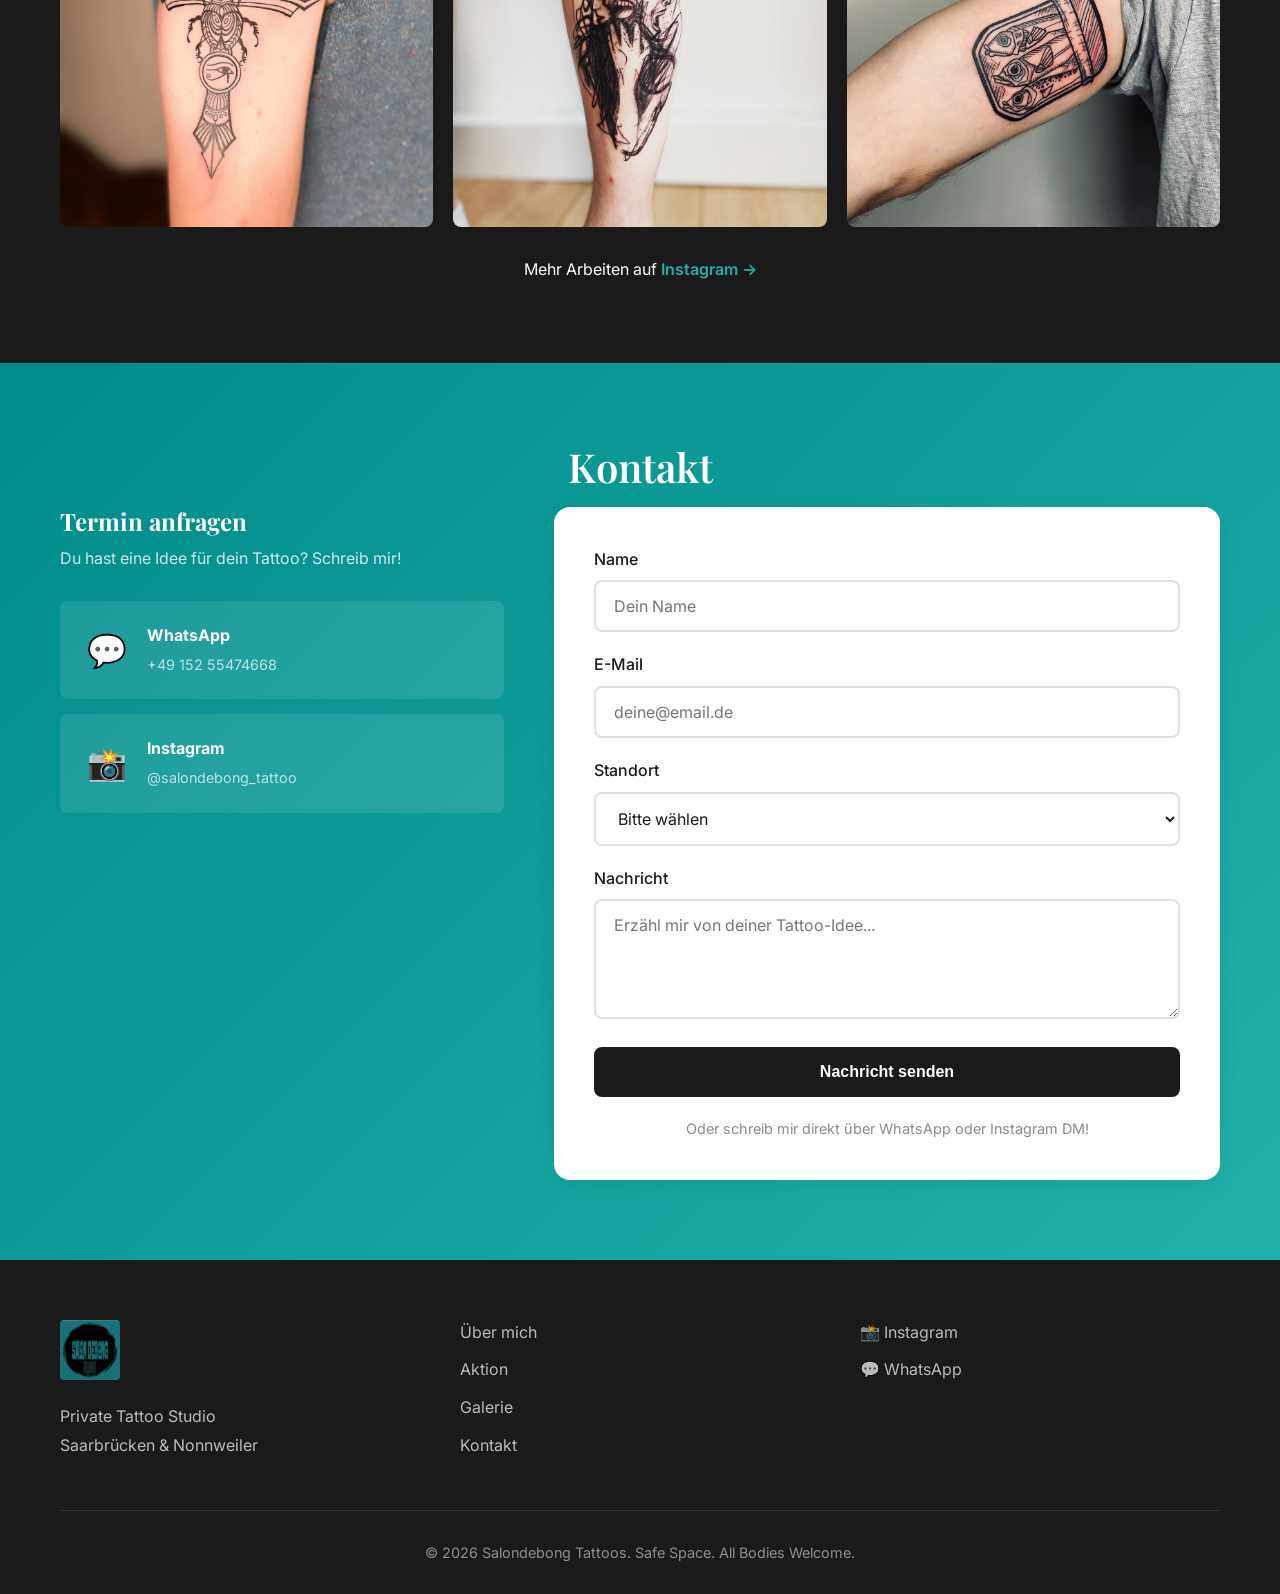
==== commit dcfbce83: "feat: color scheme update - black circle, section colors" ====
--- a/index.html
+++ b/index.html
@@ -51,7 +51,7 @@
                     <feDisplacementMap in="SourceGraphic" in2="noise" scale="8" xChannelSelector="R" yChannelSelector="G"/>
                 </filter>
             </defs>
-            <circle cx="200" cy="200" r="170" fill="black" stroke="none" filter="url(#rough)" opacity="0.6"/>
+            <circle cx="200" cy="200" r="170" fill="black" stroke="none" filter="url(#rough)" opacity="1"/>
         </svg>
         <div class="container">
             <h1 class="brand-name">Salondebong</h1>
--- a/style.css
+++ b/style.css
@@ -344,7 +344,7 @@
     transform: translate(-50%, -50%);
     width: 600px;
     height: 600px;
-    opacity: 0.5;
+    opacity: 0.8;
     animation: ringFloat 8s ease-in-out infinite;
     pointer-events: none;
 }
@@ -411,11 +411,11 @@
    ============================================ */
 
 .aktion-section {
-    background: var(--bg-light);
+    background: var(--primary);
 }
 
 .aktion-card {
-    background: white;
+    background: var(--secondary);
     border-radius: var(--radius-lg);
     overflow: hidden;
     box-shadow: var(--shadow-lg);
@@ -424,7 +424,7 @@
 }
 
 .aktion-header {
-    background: linear-gradient(135deg, var(--primary) 0%, var(--secondary) 100%);
+    background: linear-gradient(135deg, var(--petrol-dark) 0%, var(--petrol) 100%);
     color: white;
     padding: 30px;
     display: flex;
@@ -450,17 +450,18 @@
 
 .aktion-body {
     padding: 40px;
+    color: rgba(255,255,255,0.9);
 }
 
 .aktion-body h3 {
     font-size: 1.5rem;
     margin-bottom: 15px;
-    color: var(--accent);
+    color: var(--petrol-light);
 }
 
 .aktion-intro {
     font-size: 1.1rem;
-    color: var(--text-medium);
+    color: rgba(255,255,255,0.8);
     margin-bottom: 30px;
 }
 
@@ -489,12 +490,12 @@
 }
 
 .aktion-detail p {
-    color: var(--text-medium);
+    color: rgba(255,255,255,0.7);
     margin: 0;
 }
 
 .aktion-cta {
-    background: var(--bg-light);
+    background: rgba(255,255,255,0.05);
     padding: 25px;
     border-radius: var(--radius);
     text-align: center;
@@ -509,33 +510,64 @@
     flex-wrap: wrap;
 }
 
+.aktion-buttons .btn-secondary {
+    background: transparent;
+    color: white;
+    border-color: white;
+}
+
+.aktion-buttons .btn-secondary:hover {
+    background: white;
+    color: var(--primary);
+}
+
+.aktion-buttons .btn-primary {
+    background: var(--petrol);
+    border-color: var(--petrol);
+}
+
+.aktion-buttons .btn-primary:hover {
+    background: var(--petrol-light);
+    border-color: var(--petrol-light);
+}
+
 .weisser-ring {
-    border-left: 3px solid var(--accent);
+    border-left: 3px solid var(--petrol-light);
     padding-left: 20px;
 }
 
 .weisser-ring h4 {
     margin-bottom: 10px;
+    color: white;
 }
 
 .weisser-ring p {
-    color: var(--text-medium);
+    color: rgba(255,255,255,0.7);
     margin-bottom: 10px;
 }
 
 .link-external {
-    color: var(--accent);
+    color: var(--petrol-light);
     font-weight: 600;
     transition: var(--transition);
 }
 
 .link-external:hover {
-    color: var(--accent-light);
+    color: white;
 }
 
 /* ============================================
    ABOUT SECTION
    ============================================ */
+
+.about-section {
+    background: linear-gradient(135deg, var(--petrol-dark) 0%, var(--petrol) 100%);
+    color: white;
+}
+
+.about-section .section-title {
+    color: white;
+}
 
 .about-content {
     display: grid;
@@ -550,7 +582,7 @@
 }
 
 .about-text p {
-    color: var(--text-medium);
+    color: rgba(255,255,255,0.85);
     margin-bottom: 15px;
 }
 
@@ -562,7 +594,8 @@
 }
 
 .value-tag {
-    background: var(--bg-light);
+    background: rgba(255,255,255,0.15);
+    color: white;
     padding: 8px 16px;
     border-radius: 20px;
     font-size: 0.85rem;
@@ -576,7 +609,7 @@
 }
 
 .location-card {
-    background: var(--bg-light);
+    background: rgba(255,255,255,0.1);
     padding: 25px;
     border-radius: var(--radius);
 }
@@ -584,10 +617,11 @@
 .location-card h3 {
     margin-bottom: 5px;
     font-size: 1.25rem;
+    color: white;
 }
 
 .location-card p {
-    color: var(--text-light);
+    color: rgba(255,255,255,0.7);
     margin: 0;
 }
 
@@ -596,7 +630,16 @@
    ============================================ */
 
 .gallery-section {
-    background: var(--bg-white);
+    background: var(--primary);
+    color: white;
+}
+
+.gallery-section .section-title {
+    color: white;
+}
+
+.gallery-section .section-subtitle {
+    color: rgba(255,255,255,0.6);
 }
 
 .gallery-grid {
@@ -646,16 +689,25 @@
 }
 
 .gallery-note a {
-    color: var(--accent);
+    color: var(--petrol-light);
     font-weight: 600;
 }
 
+.gallery-note a:hover {
+    color: white;
+}
+
 /* ============================================
    CONTACT SECTION
    ============================================ */
 
 .contact-section {
-    background: var(--bg-light);
+    background: linear-gradient(135deg, var(--petrol) 0%, var(--petrol-light) 100%);
+    color: white;
+}
+
+.contact-section .section-title {
+    color: white;
 }
 
 .contact-content {
@@ -667,10 +719,11 @@
 .contact-info h3 {
     margin-bottom: 10px;
     font-size: 1.5rem;
+    color: white;
 }
 
 .contact-info > p {
-    color: var(--text-medium);
+    color: rgba(255,255,255,0.8);
     margin-bottom: 30px;
 }
 
@@ -684,16 +737,18 @@
     display: flex;
     align-items: center;
     gap: 15px;
-    background: white;
+    background: rgba(255,255,255,0.1);
     padding: 20px;
     border-radius: var(--radius);
     transition: var(--transition);
     border: 2px solid transparent;
+    color: white;
 }
 
 .contact-method:hover {
-    border-color: var(--accent);
+    border-color: white;
     transform: translateX(5px);
+    background: rgba(255,255,255,0.15);
 }
 
 .method-icon {
@@ -705,10 +760,11 @@
 .contact-method strong {
     display: block;
     margin-bottom: 3px;
+    color: white;
 }
 
 .contact-method span:last-child {
-    color: var(--text-light);
+    color: rgba(255,255,255,0.7);
     font-size: 0.9rem;
 }
 
@@ -717,6 +773,7 @@
     padding: 40px;
     border-radius: var(--radius-lg);
     box-shadow: var(--shadow);
+    color: var(--text-dark);
 }
 
 .form-group {
@@ -727,6 +784,7 @@
     display: block;
     margin-bottom: 8px;
     font-weight: 500;
+    color: var(--text-dark);
 }
 
 .form-group input,
@@ -739,13 +797,15 @@
     font-family: var(--font-body);
     font-size: 1rem;
     transition: var(--transition);
+    background: white;
+    color: var(--text-dark);
 }
 
 .form-group input:focus,
 .form-group select:focus,
 .form-group textarea:focus {
     outline: none;
-    border-color: var(--accent);
+    border-color: var(--petrol);
 }
 
 .form-group textarea {
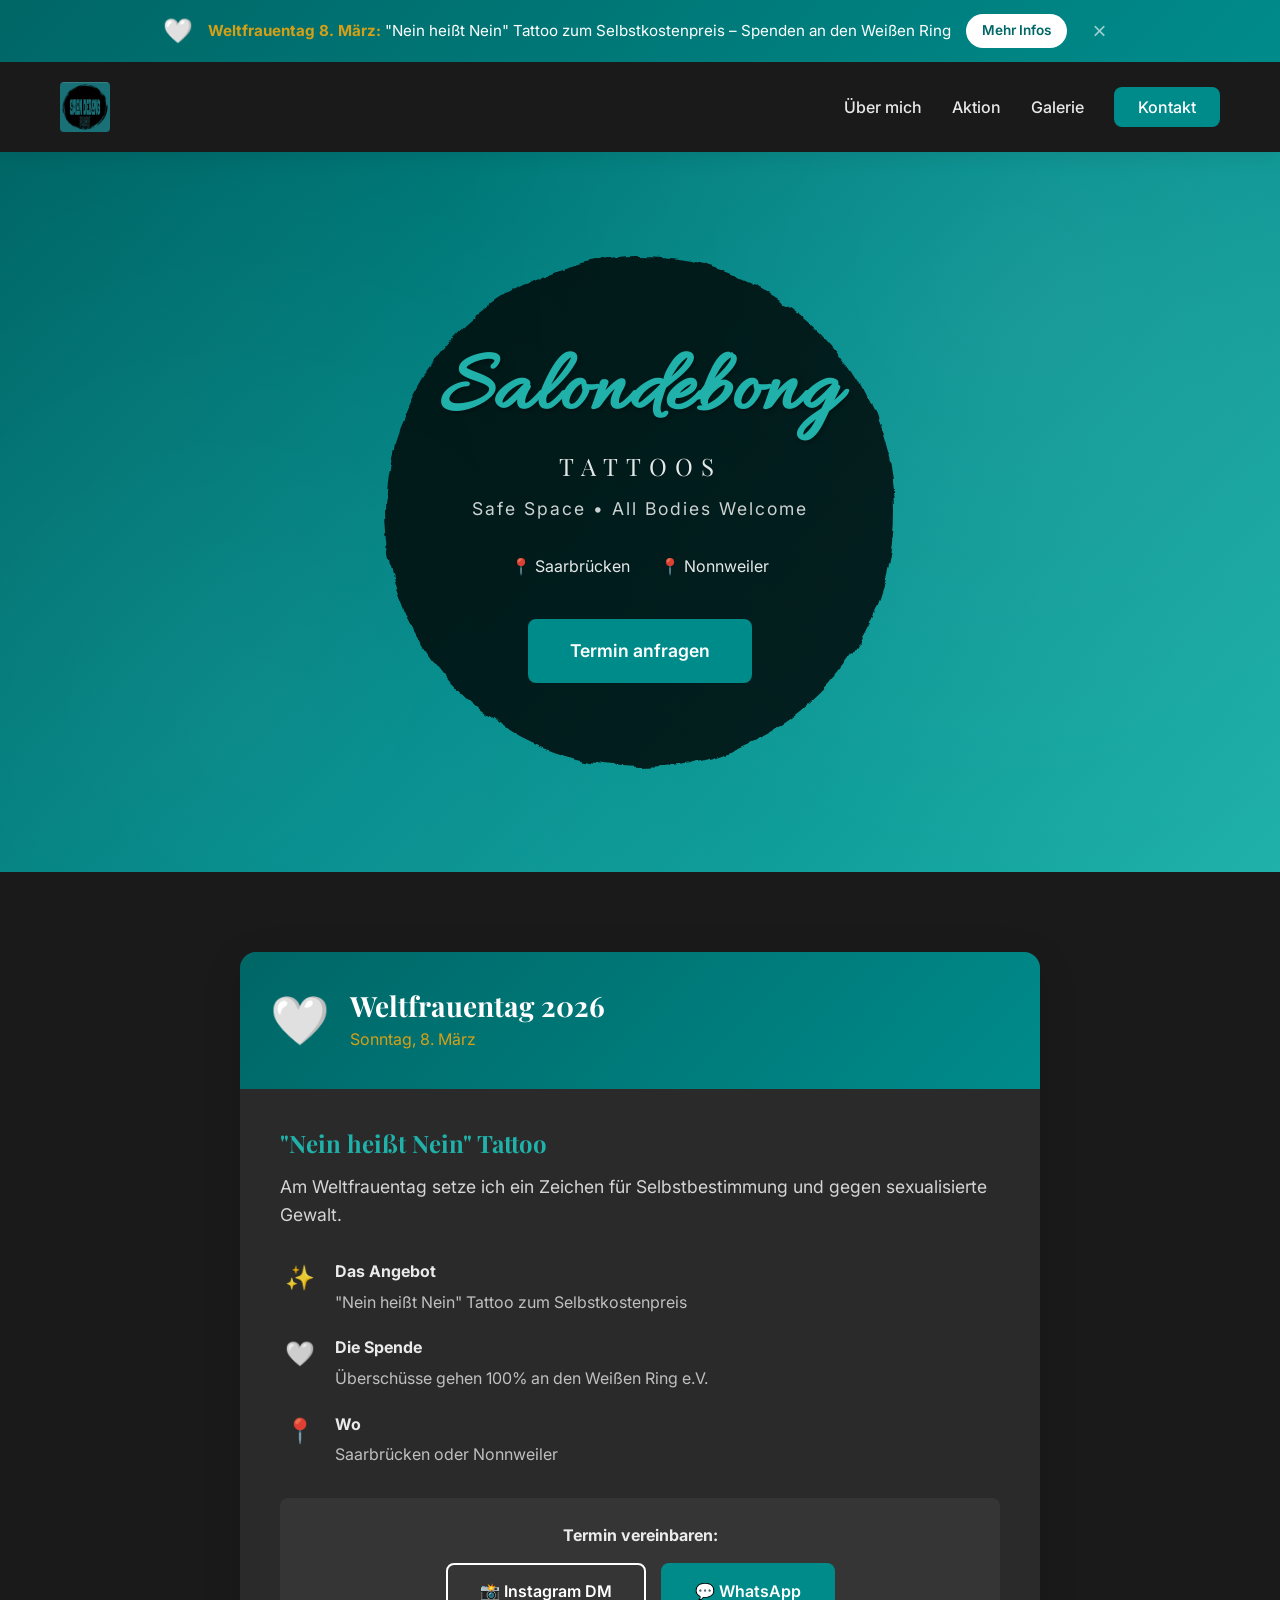
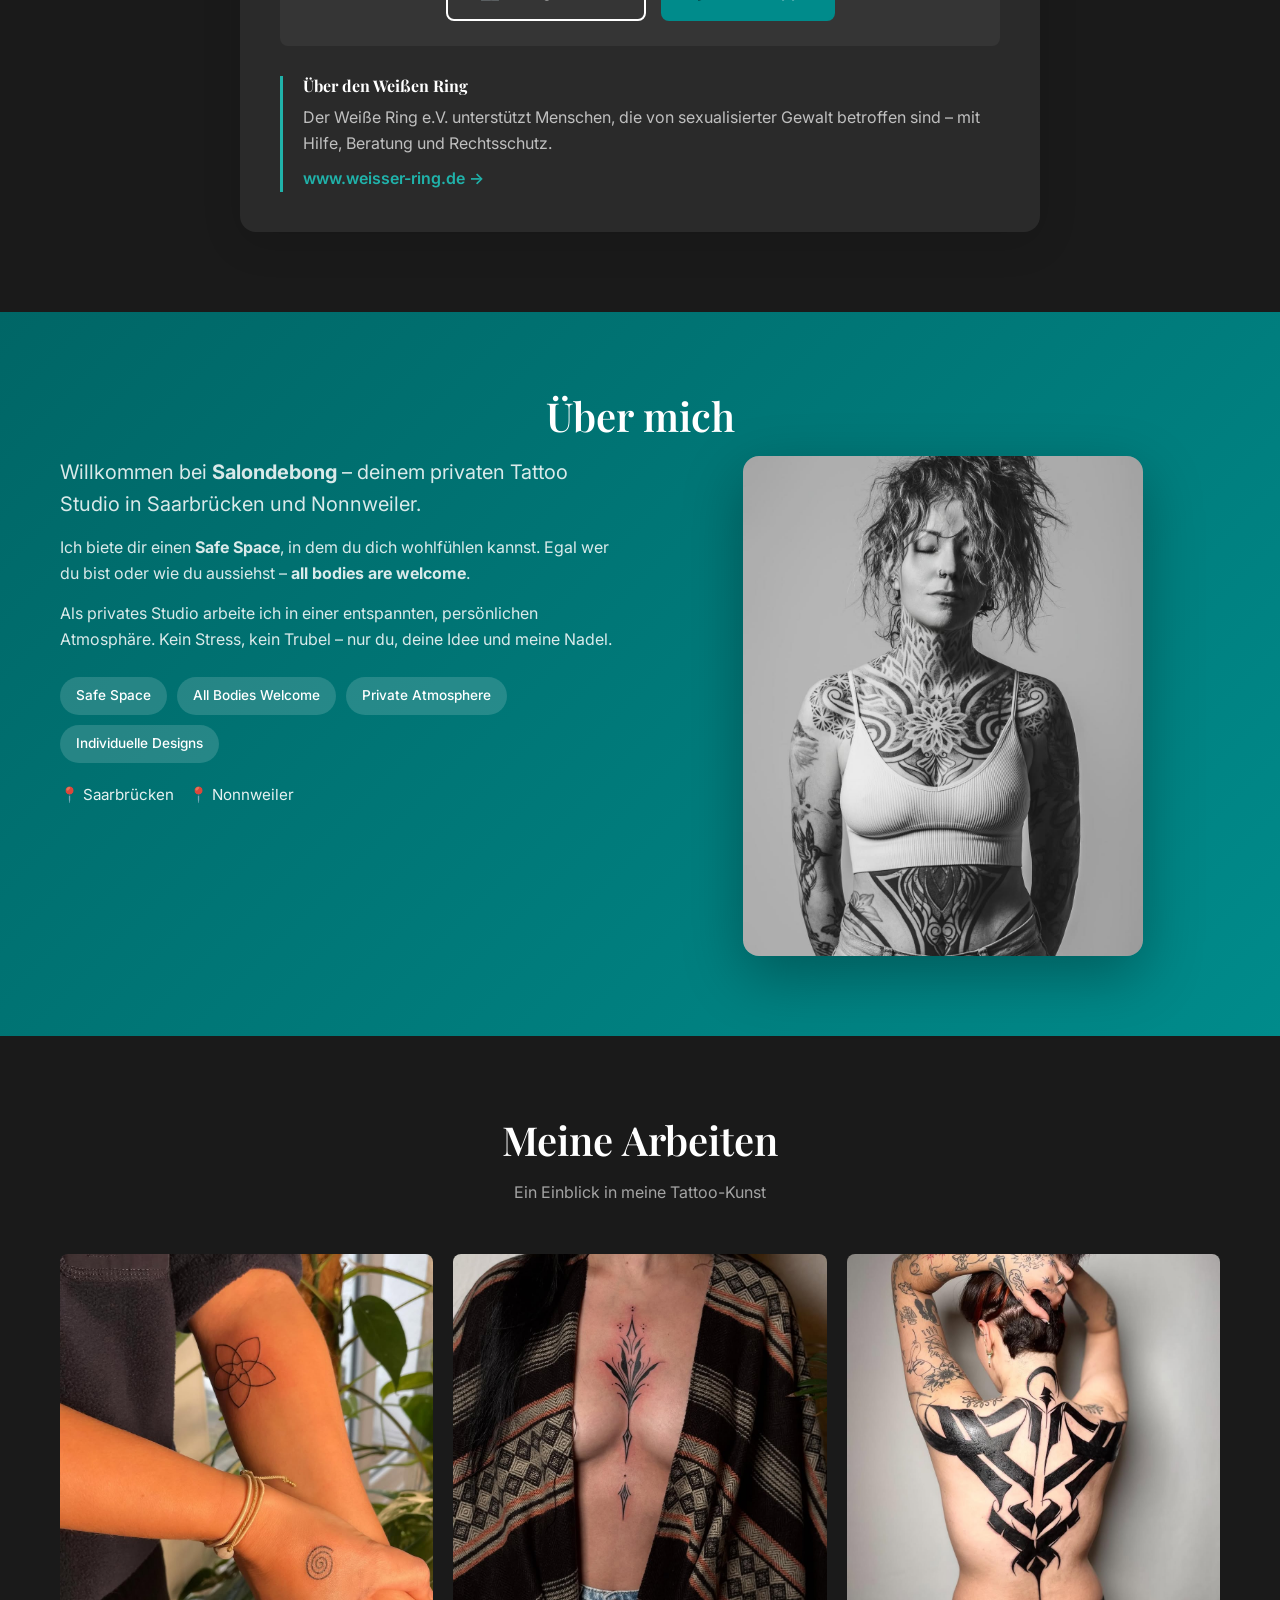
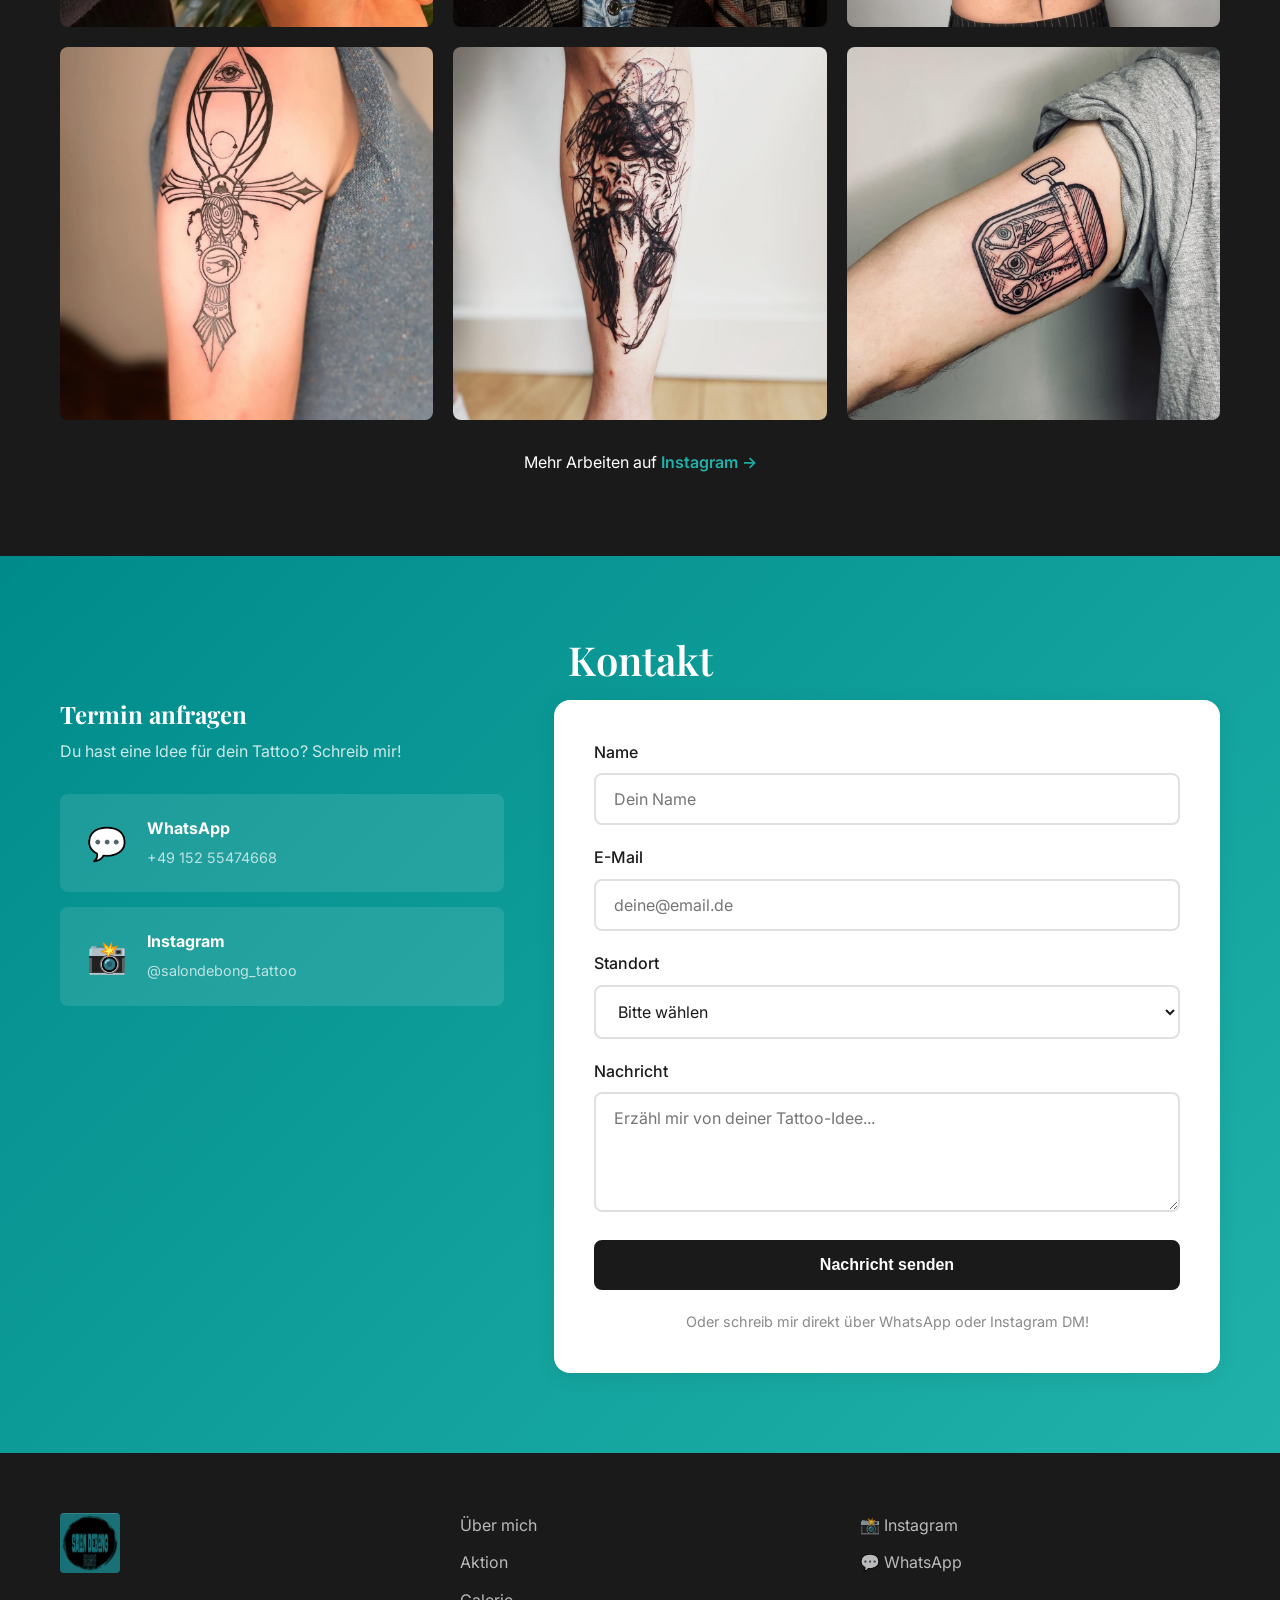
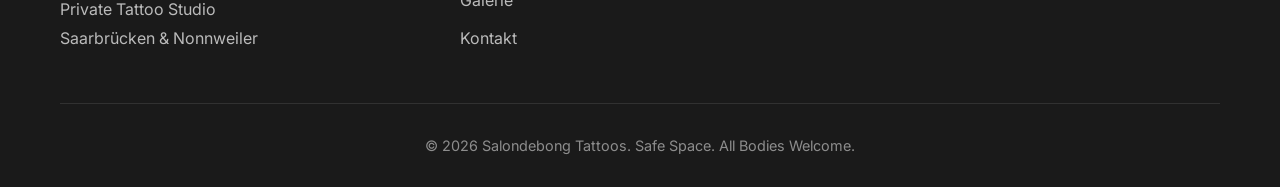
==== commit b2c0f07b: "feat: replace location cards with profile image" ====
--- a/index.html
+++ b/index.html
@@ -141,16 +141,13 @@
                         <span class="value-tag">Private Atmosphere</span>
                         <span class="value-tag">Individuelle Designs</span>
                     </div>
-                </div>
-                <div class="about-locations">
-                    <div class="location-card">
-                        <h3>📍 Saarbrücken</h3>
-                        <p>Hauptstudio</p>
-                    </div>
-                    <div class="location-card">
-                        <h3>📍 Nonnweiler</h3>
-                        <p>Zweiter Standort</p>
-                    </div>
+                    <div class="about-locations">
+                        <span class="location-tag">📍 Saarbrücken</span>
+                        <span class="location-tag">📍 Nonnweiler</span>
+                    </div>
+                </div>
+                <div class="about-image">
+                    <img src="assets/ich.jpg" alt="Salondebong - Tattoo Artist" class="about-img">
                 </div>
             </div>
         </div>
--- a/style.css
+++ b/style.css
@@ -148,7 +148,7 @@
    ============================================ */
 
 .aktion-banner {
-    background: linear-gradient(135deg, #1a1a1a 0%, #2a2a2a 100%);
+    background: linear-gradient(135deg, var(--petrol-dark) 0%, var(--petrol) 100%);
     color: white;
     padding: 12px 20px;
     position: sticky;
@@ -185,8 +185,8 @@
 }
 
 .aktion-btn {
-    background: var(--accent);
-    color: var(--text-dark);
+    background: white;
+    color: var(--petrol-dark);
     padding: 6px 16px;
     border-radius: 20px;
     font-size: 0.85rem;
@@ -195,7 +195,7 @@
 }
 
 .aktion-btn:hover {
-    background: var(--accent-light);
+    background: rgba(255,255,255,0.9);
 }
 
 .aktion-close {
@@ -282,14 +282,14 @@
 }
 
 .cta-nav {
-    background: var(--accent) !important;
+    background: var(--petrol) !important;
     color: white !important;
     padding: 10px 24px;
     border-radius: var(--radius);
 }
 
 .cta-nav:hover {
-    background: var(--accent-light) !important;
+    background: var(--petrol-light) !important;
     transform: translateY(-2px);
 }
 
@@ -604,25 +604,26 @@
 
 .about-locations {
     display: flex;
-    flex-direction: column;
-    gap: 20px;
-}
-
-.location-card {
-    background: rgba(255,255,255,0.1);
-    padding: 25px;
-    border-radius: var(--radius);
-}
-
-.location-card h3 {
-    margin-bottom: 5px;
-    font-size: 1.25rem;
-    color: white;
-}
-
-.location-card p {
-    color: rgba(255,255,255,0.7);
-    margin: 0;
+    gap: 15px;
+    margin-top: 20px;
+}
+
+.location-tag {
+    color: rgba(255,255,255,0.9);
+    font-size: 0.95rem;
+}
+
+.about-image {
+    display: flex;
+    align-items: center;
+    justify-content: center;
+}
+
+.about-img {
+    max-width: 100%;
+    max-height: 500px;
+    border-radius: var(--radius-lg);
+    box-shadow: 0 20px 60px rgba(0,0,0,0.3);
 }
 
 /* ============================================
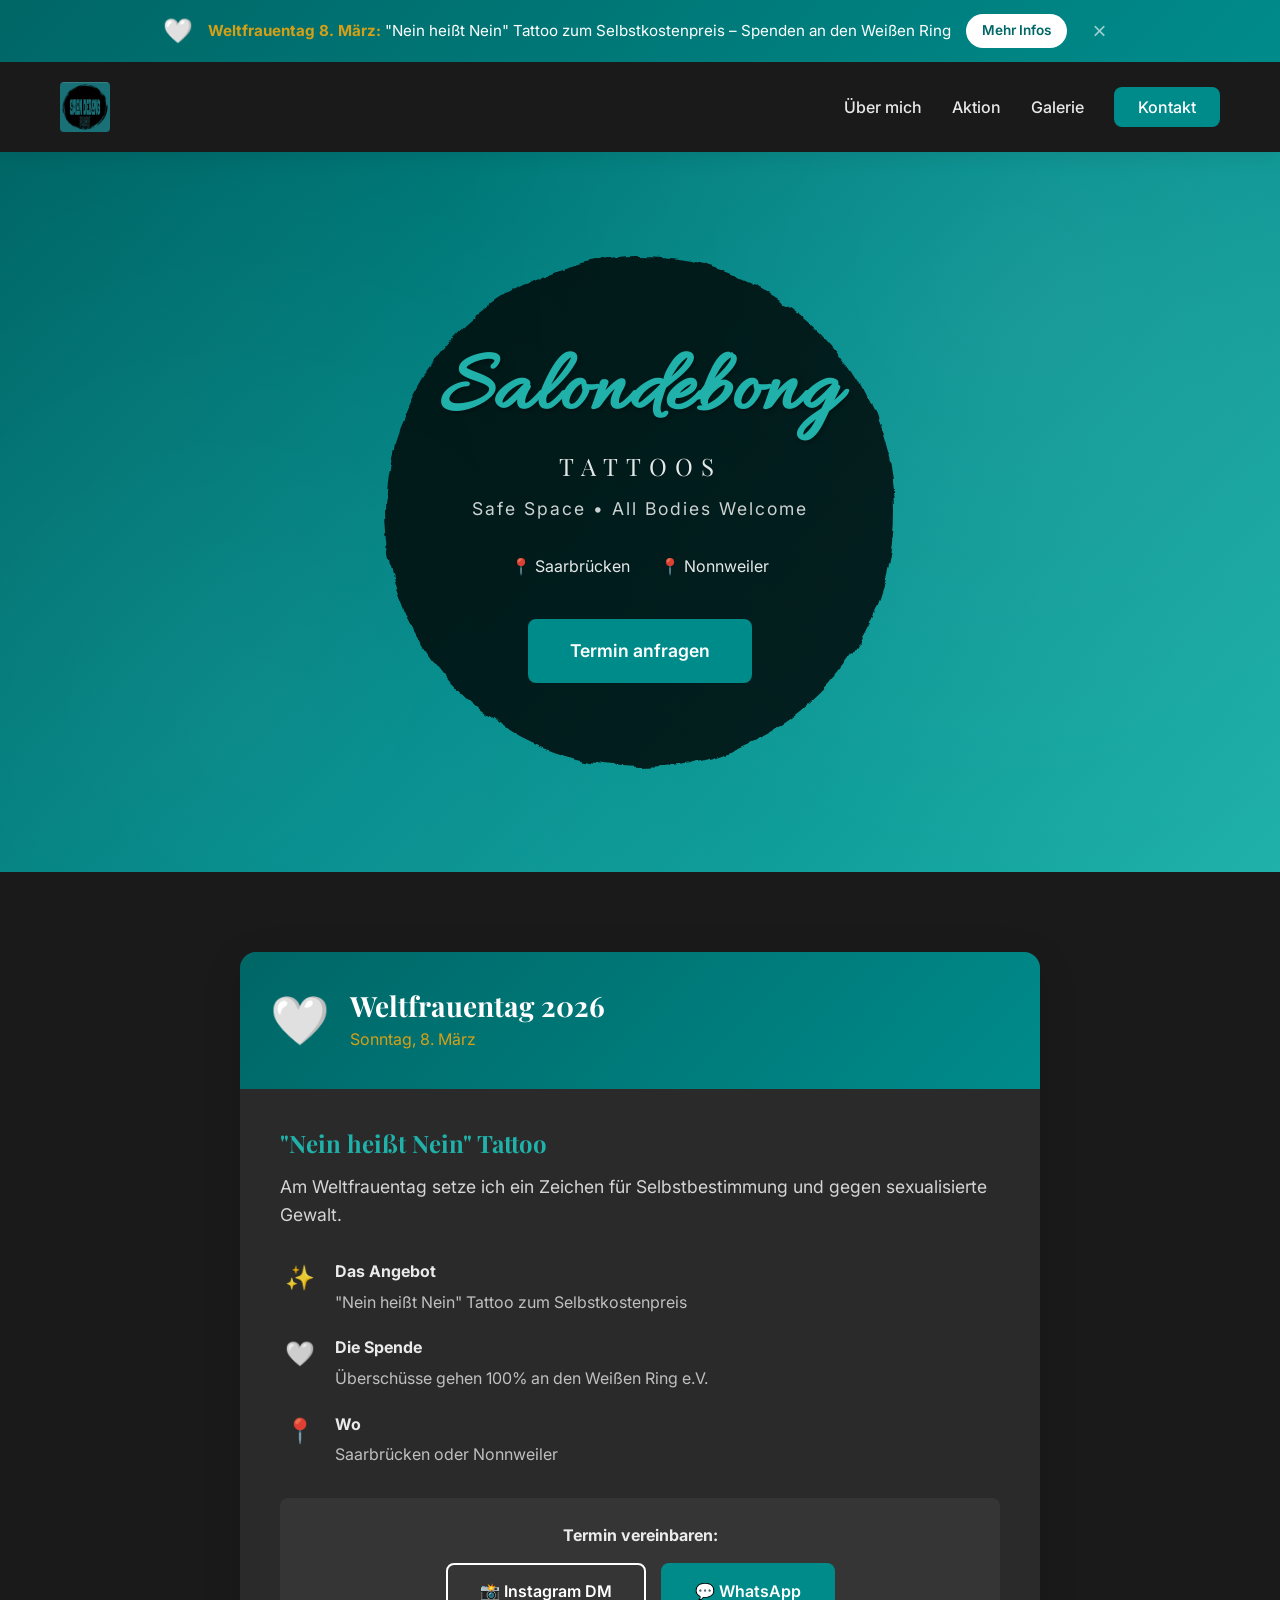
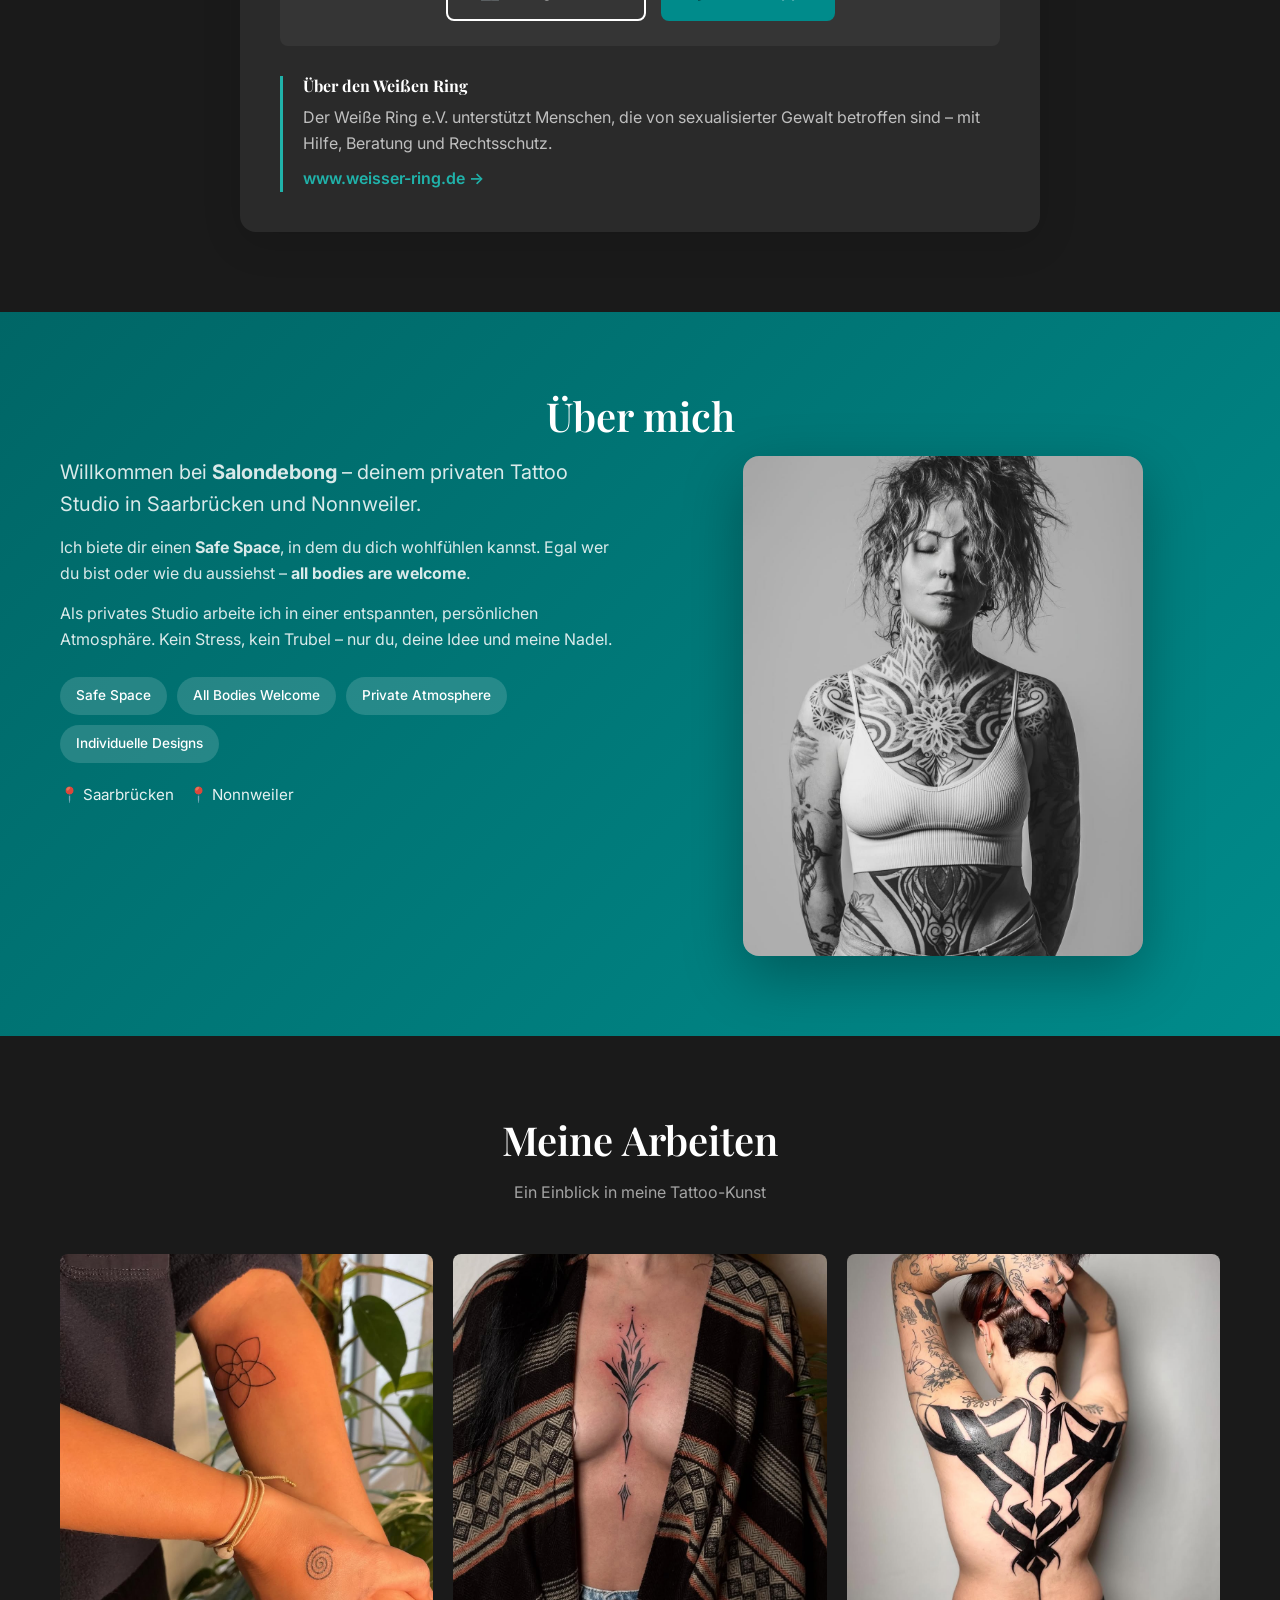
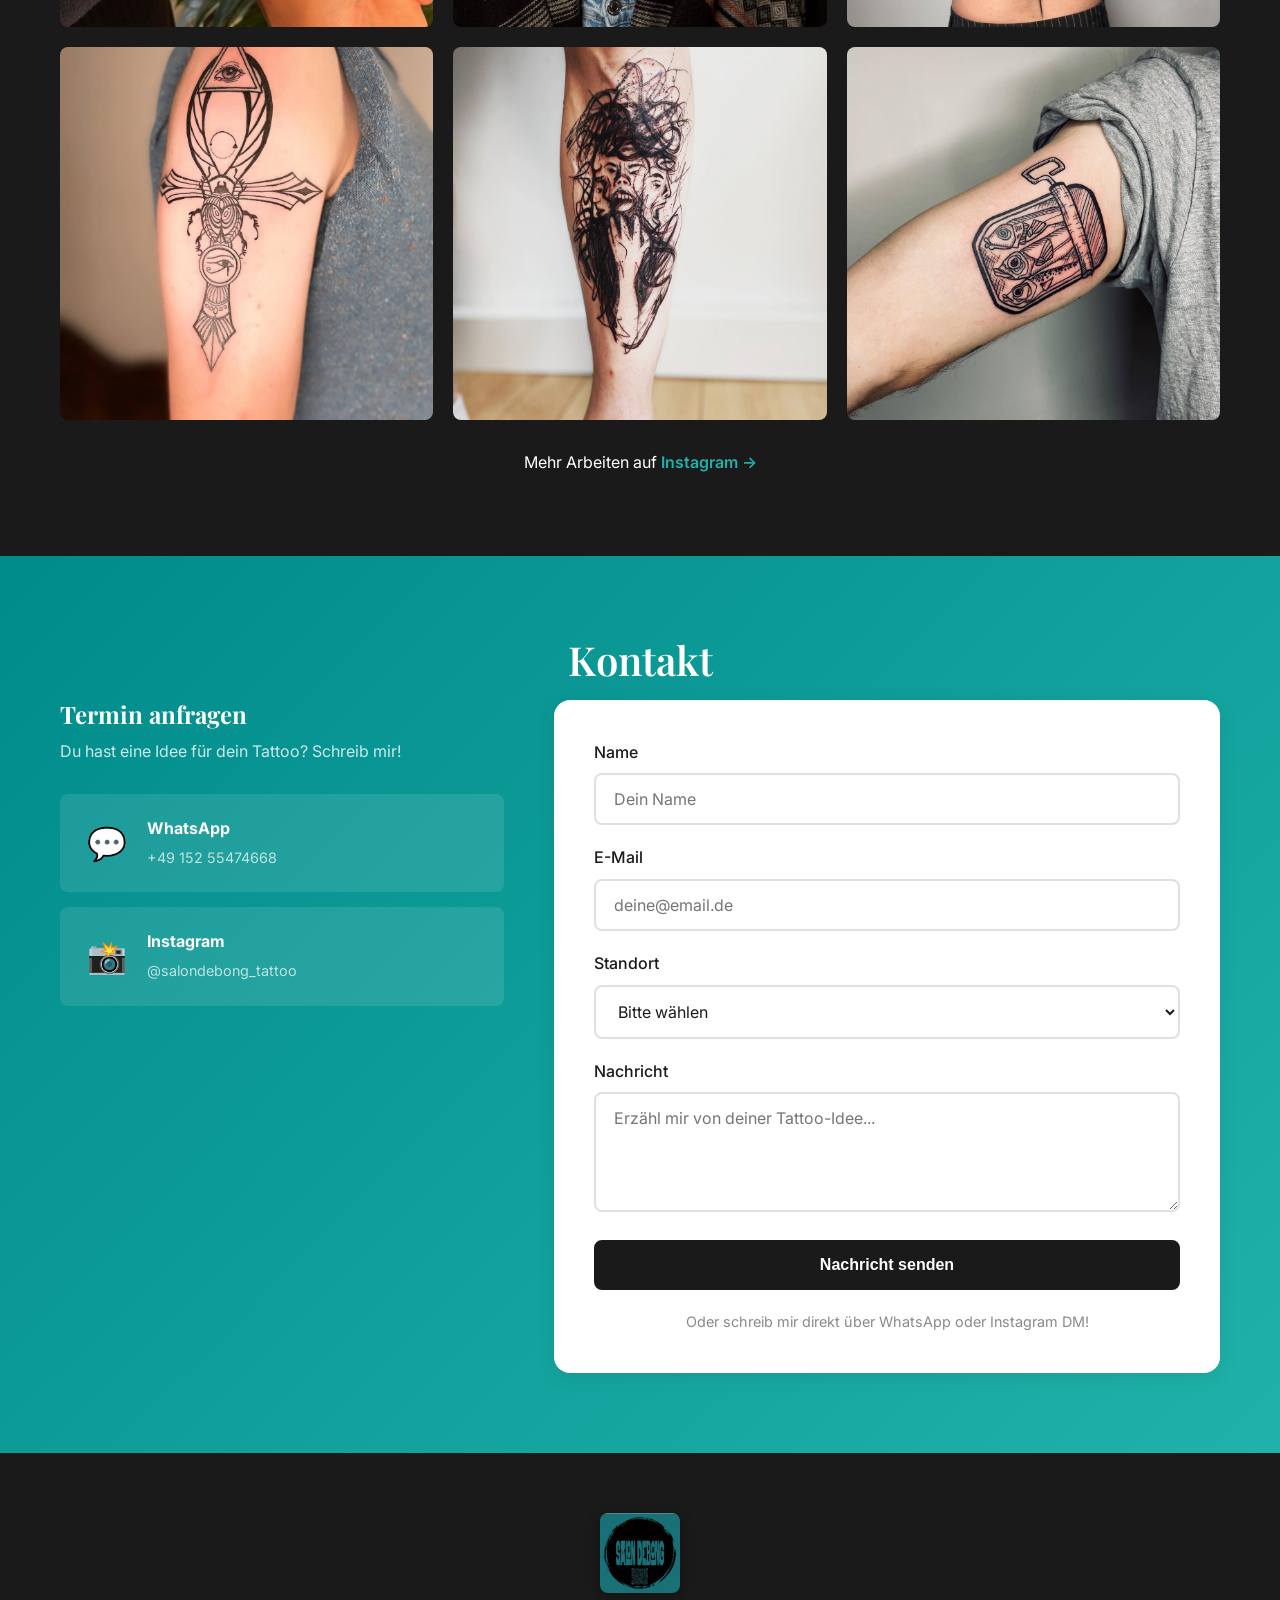
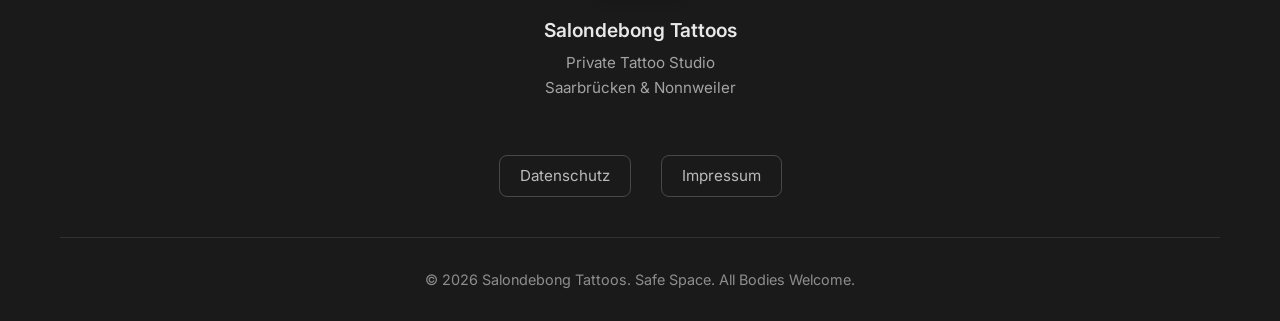
==== commit ec530bf5: "Footer redesign mit zentriertem Logo + Datenschutz/Impressum Seiten" ====
--- a/index.html
+++ b/index.html
@@ -245,21 +245,12 @@
             <div class="footer-content">
                 <div class="footer-brand">
                     <img src="assets/logo.jpg" alt="Salondebong Tattoos" class="footer-logo">
-                    <p>Private Tattoo Studio<br>Saarbrücken & Nonnweiler</p>
-                </div>
-                <div class="footer-links">
-                    <a href="#about">Über mich</a>
-                    <a href="#aktion">Aktion</a>
-                    <a href="#gallery">Galerie</a>
-                    <a href="#contact">Kontakt</a>
-                </div>
-                <div class="footer-social">
-                    <a href="https://www.instagram.com/salondebong_tattoo/" target="_blank" aria-label="Instagram">
-                        📸 Instagram
-                    </a>
-                    <a href="https://wa.me/4915255474668" target="_blank" aria-label="WhatsApp">
-                        💬 WhatsApp
-                    </a>
+                    <p>Salondebong Tattoos</p>
+                    <p class="footer-subtitle">Private Tattoo Studio<br>Saarbrücken & Nonnweiler</p>
+                </div>
+                <div class="footer-legal">
+                    <a href="datenschutz.html" target="_blank">Datenschutz</a>
+                    <a href="impressum.html" target="_blank">Impressum</a>
                 </div>
             </div>
             <div class="footer-bottom">
--- a/style.css
+++ b/style.css
@@ -832,35 +832,58 @@
 }
 
 .footer-content {
-    display: grid;
-    grid-template-columns: 1fr 1fr 1fr;
-    gap: 40px;
+    display: flex;
+    flex-direction: column;
+    align-items: center;
+    text-align: center;
     margin-bottom: 40px;
 }
 
+.footer-brand {
+    margin-bottom: 30px;
+}
+
 .footer-brand .footer-logo {
-    height: 60px;
+    height: 80px;
     width: auto;
-    border-radius: 4px;
+    border-radius: 8px;
     margin-bottom: 15px;
+    box-shadow: 0 4px 15px rgba(0,0,0,0.3);
 }
 
 .footer-brand p {
+    color: rgba(255,255,255,0.9);
+    font-size: 1.2rem;
+    font-weight: 600;
+    margin-bottom: 5px;
+}
+
+.footer-subtitle {
+    color: rgba(255,255,255,0.6) !important;
+    font-size: 0.95rem !important;
+    font-weight: 400 !important;
+    line-height: 1.6;
+}
+
+.footer-legal {
+    display: flex;
+    gap: 30px;
+    margin-top: 20px;
+}
+
+.footer-legal a {
     color: rgba(255,255,255,0.7);
-    line-height: 1.8;
-}
-
-.footer-links a,
-.footer-social a {
-    display: block;
-    color: rgba(255,255,255,0.7);
-    margin-bottom: 12px;
-    transition: var(--transition);
-}
-
-.footer-links a:hover,
-.footer-social a:hover {
-    color: var(--accent-light);
+    font-size: 0.95rem;
+    transition: var(--transition);
+    padding: 8px 20px;
+    border: 1px solid rgba(255,255,255,0.2);
+    border-radius: var(--radius);
+}
+
+.footer-legal a:hover {
+    color: white;
+    border-color: var(--petrol-light);
+    background: rgba(0, 139, 139, 0.2);
 }
 
 .footer-bottom {
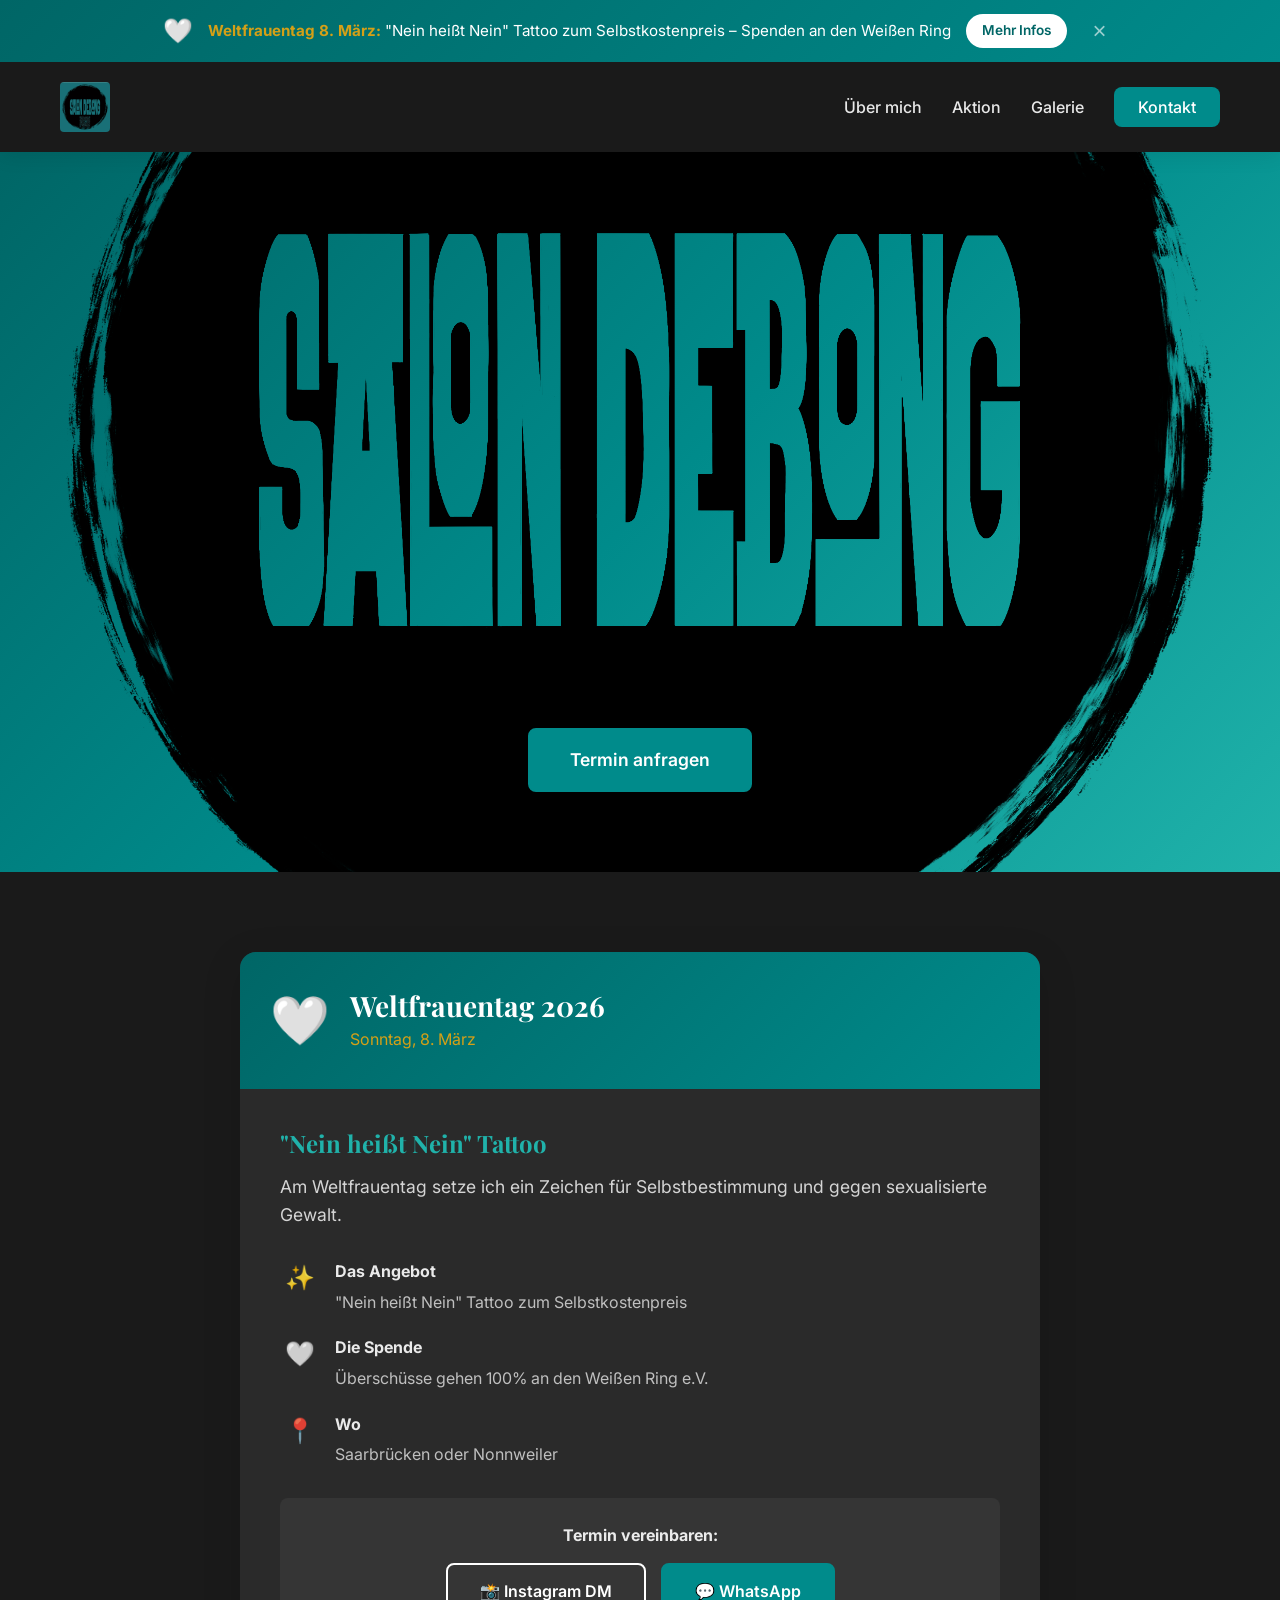
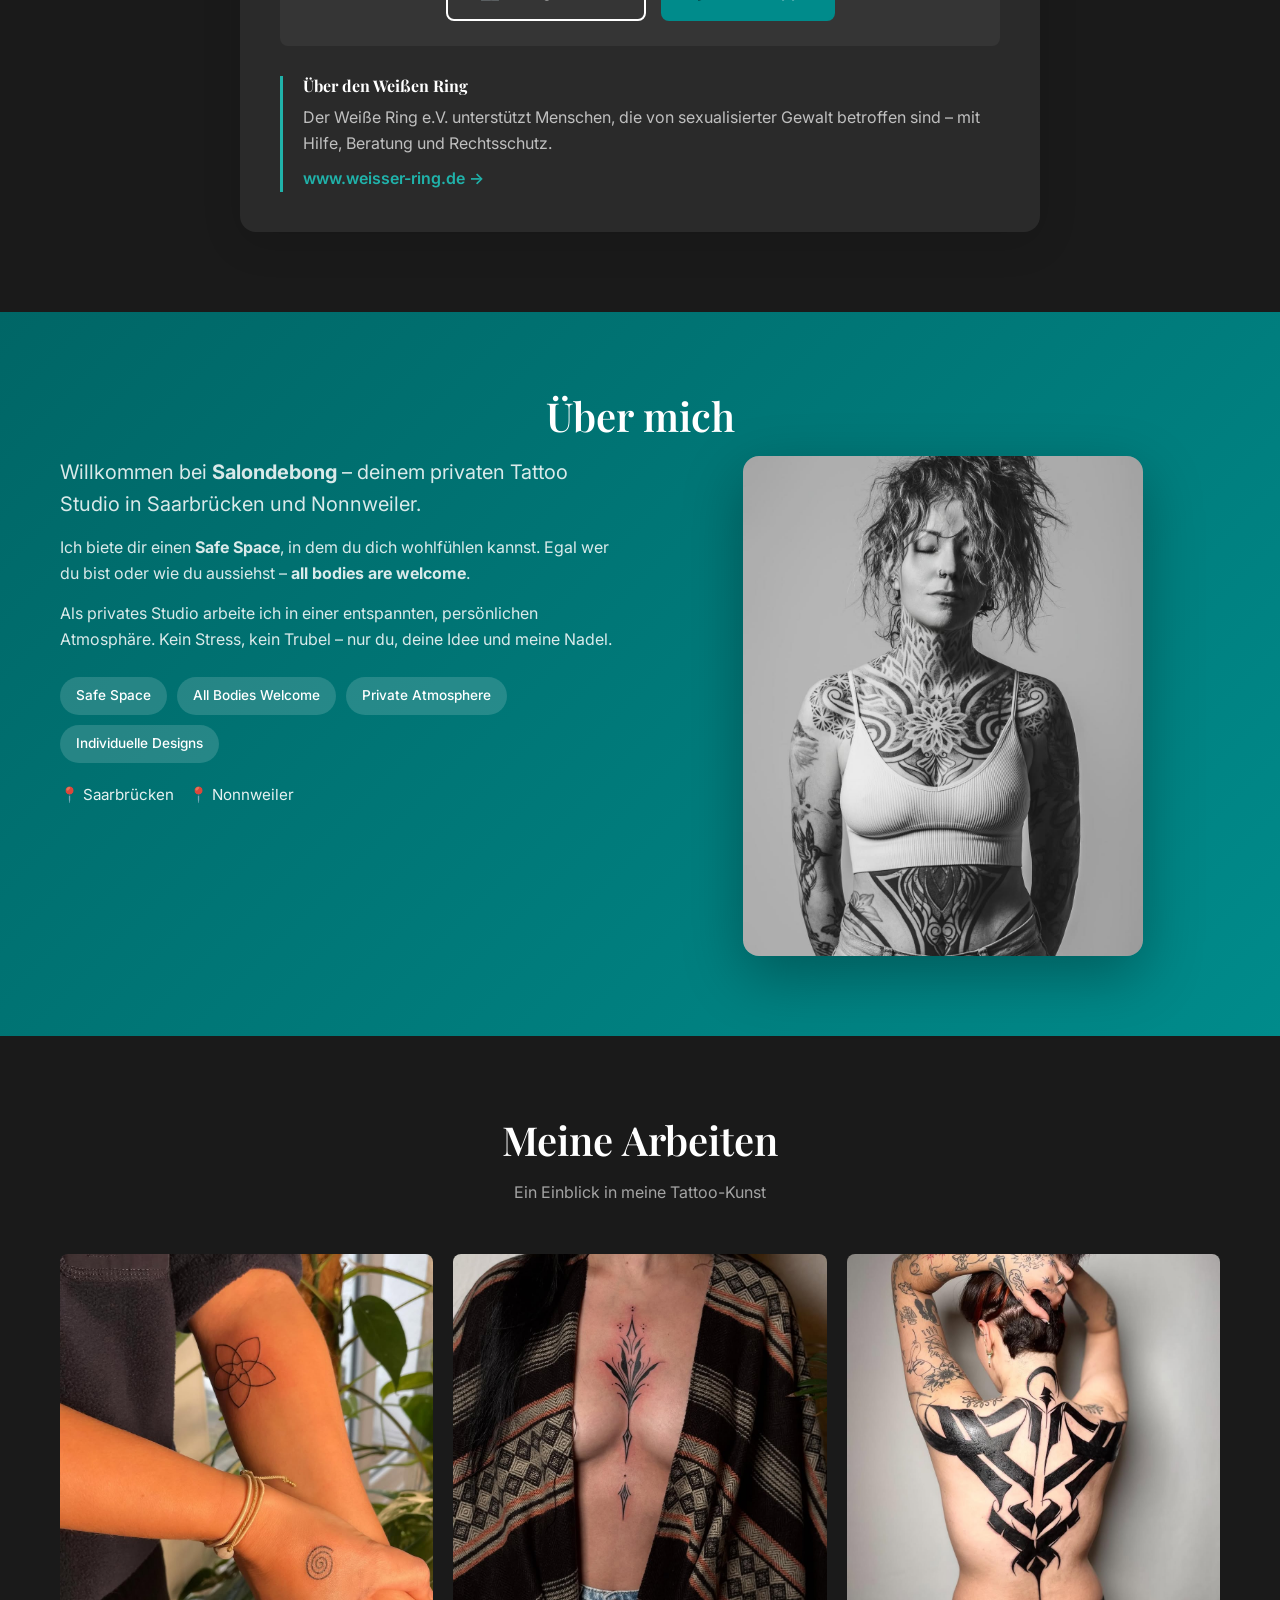
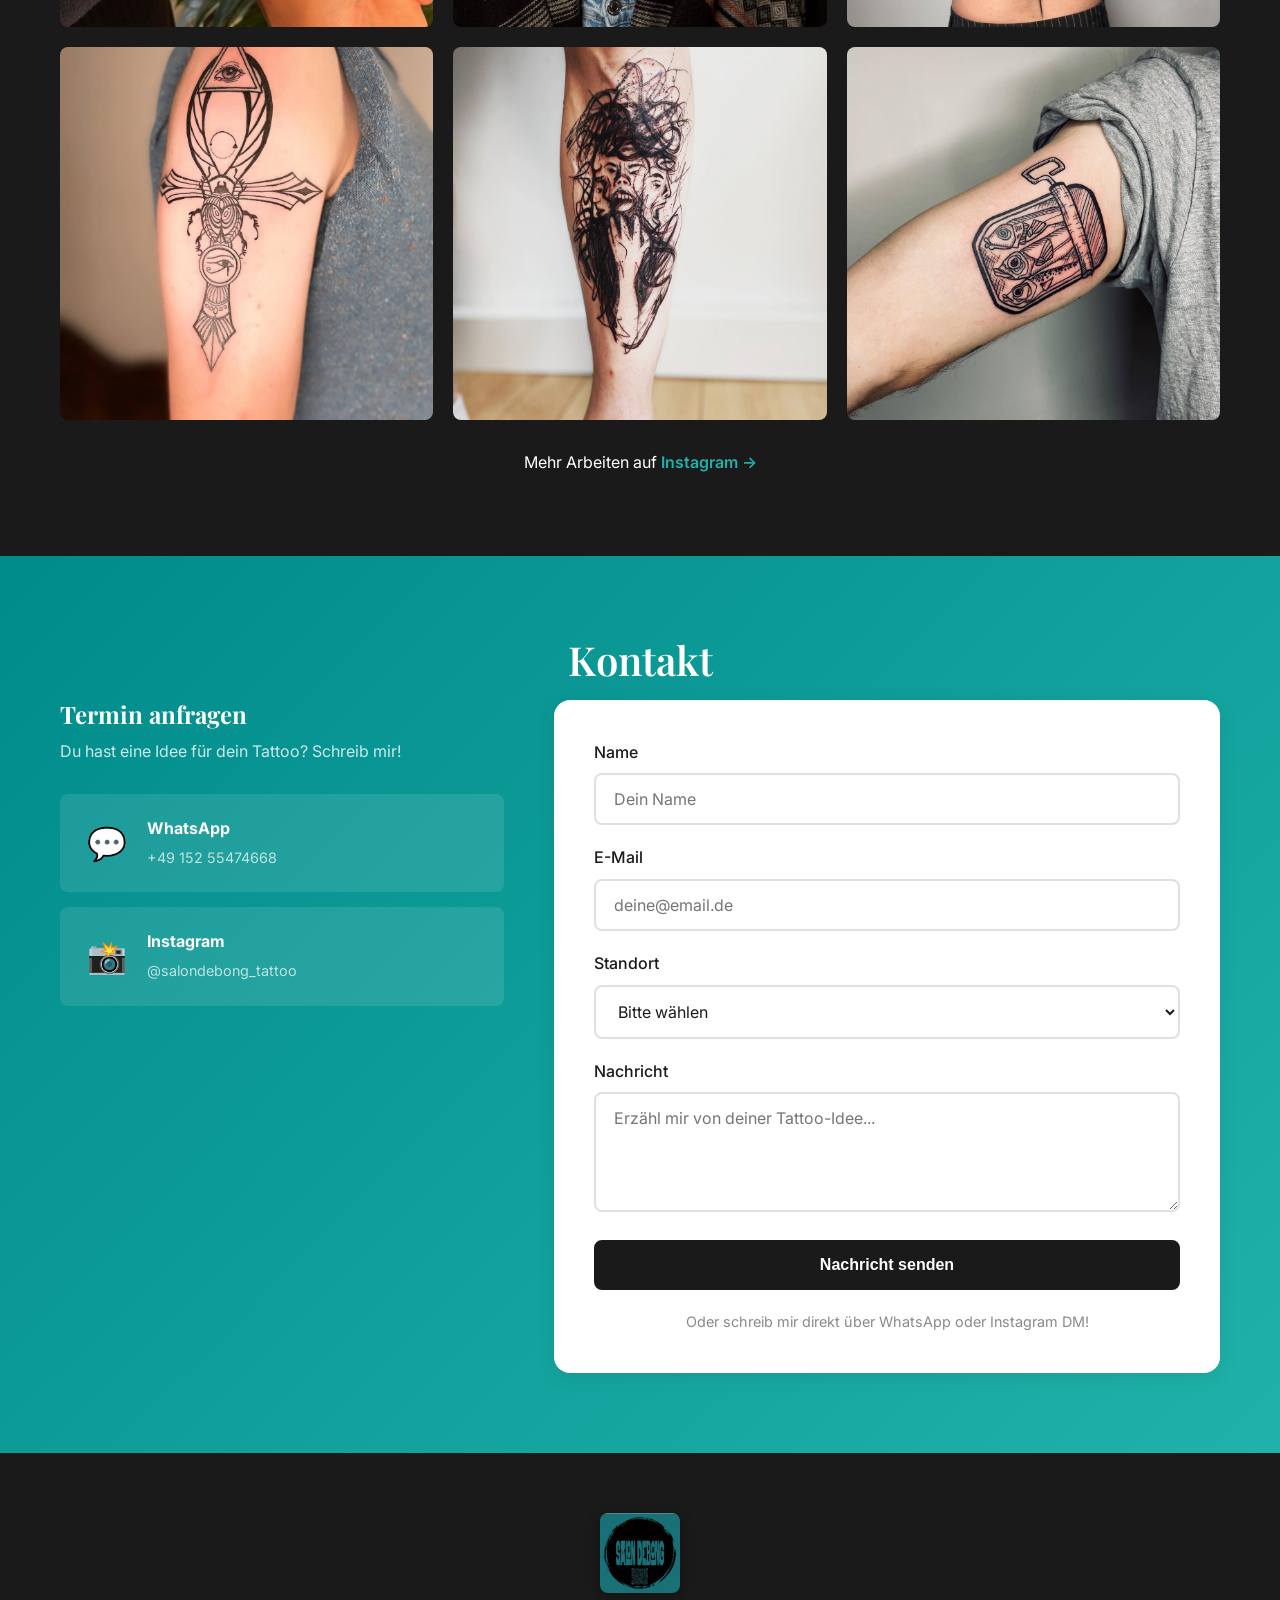
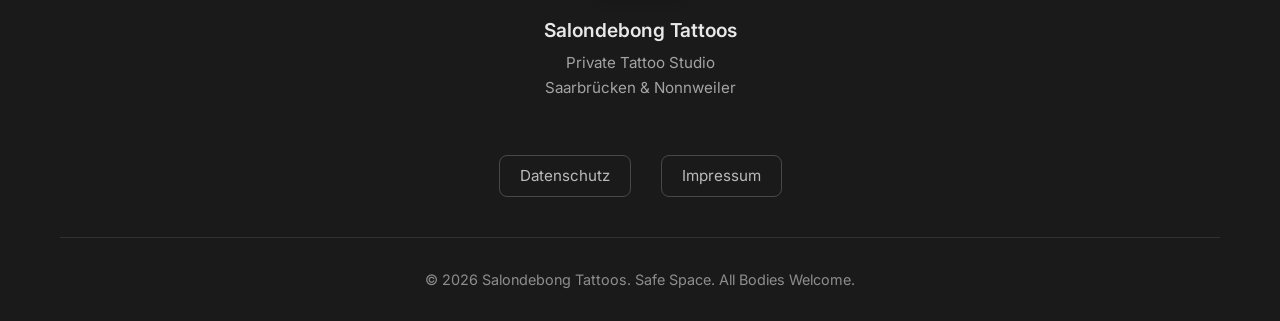
==== commit 3ebd7ce7: "Hero vereinfacht: Hintergrundbild mit Button, Kreis/Texte entfernt" ====
--- a/index.html
+++ b/index.html
@@ -44,23 +44,7 @@
     <!-- Hero -->
     <header class="hero">
         <div class="hero-bg"></div>
-        <svg class="hero-ring" viewBox="0 0 400 400" xmlns="http://www.w3.org/2000/svg">
-            <defs>
-                <filter id="rough" x="-20%" y="-20%" width="140%" height="140%">
-                    <feTurbulence type="fractalNoise" baseFrequency="0.04" numOctaves="5" result="noise"/>
-                    <feDisplacementMap in="SourceGraphic" in2="noise" scale="8" xChannelSelector="R" yChannelSelector="G"/>
-                </filter>
-            </defs>
-            <circle cx="200" cy="200" r="170" fill="black" stroke="none" filter="url(#rough)" opacity="1"/>
-        </svg>
-        <div class="container">
-            <h1 class="brand-name">Salondebong</h1>
-            <p class="hero-subtitle">Tattoos</p>
-            <p class="hero-tagline">Safe Space • All Bodies Welcome</p>
-            <div class="hero-locations">
-                <span>📍 Saarbrücken</span>
-                <span>📍 Nonnweiler</span>
-            </div>
+        <div class="container">
             <a href="#contact" class="btn btn-primary">Termin anfragen</a>
         </div>
     </header>
--- a/style.css
+++ b/style.css
@@ -321,75 +321,27 @@
 .hero {
     min-height: 80vh;
     display: flex;
-    align-items: center;
+    align-items: flex-end;
     justify-content: center;
     text-align: center;
     position: relative;
     background: linear-gradient(135deg, var(--petrol-dark) 0%, var(--petrol) 50%, var(--petrol-light) 100%);
     overflow: hidden;
+    padding-bottom: 80px;
 }
 
 .hero-bg {
     position: absolute;
     inset: 0;
-    background-image: 
-        radial-gradient(circle at 20% 80%, rgba(255, 255, 255, 0.05) 0%, transparent 50%),
-        radial-gradient(circle at 80% 20%, rgba(255, 255, 255, 0.08) 0%, transparent 50%);
-}
-
-.hero-ring {
-    position: absolute;
-    top: 50%;
-    left: 50%;
-    transform: translate(-50%, -50%);
-    width: 600px;
-    height: 600px;
-    opacity: 0.8;
-    animation: ringFloat 8s ease-in-out infinite;
-    pointer-events: none;
-}
-
-@keyframes ringFloat {
-    0%, 100% { transform: translate(-50%, -50%) rotate(0deg); }
-    50% { transform: translate(-50%, -50%) rotate(3deg) scale(1.01); }
+    background-image: url('assets/hintergrund.PNG');
+    background-size: cover;
+    background-position: center;
+    background-repeat: no-repeat;
 }
 
 .hero .container {
     position: relative;
     z-index: 1;
-}
-
-.hero h1, .hero .brand-name {
-    font-family: 'Allura', cursive;
-    font-size: 5.5rem;
-    margin-bottom: 0;
-    color: var(--petrol-light);
-    letter-spacing: 2px;
-    text-shadow: 2px 2px 4px rgba(0,0,0,0.3);
-}
-
-.hero .hero-subtitle {
-    font-family: var(--font-display);
-    font-size: 1.5rem;
-    color: rgba(255, 255, 255, 0.9);
-    margin-bottom: 10px;
-    letter-spacing: 8px;
-    text-transform: uppercase;
-}
-
-.hero-tagline {
-    font-size: 1.1rem;
-    color: rgba(255, 255, 255, 0.8);
-    margin-bottom: 30px;
-    letter-spacing: 2px;
-}
-
-.hero-locations {
-    display: flex;
-    gap: 30px;
-    justify-content: center;
-    margin-bottom: 40px;
-    color: rgba(255, 255, 255, 0.9);
 }
 
 .hero .btn {
@@ -949,25 +901,6 @@
         background: white;
     }
     
-    .hero h1, .hero .brand-name {
-        font-size: 3rem;
-    }
-    
-    .hero .hero-subtitle {
-        font-size: 1.1rem;
-        letter-spacing: 4px;
-    }
-    
-    .hero-ring {
-        width: 350px;
-        height: 350px;
-    }
-    
-    .hero-locations {
-        flex-direction: column;
-        gap: 10px;
-    }
-    
     .section-title {
         font-size: 2rem;
     }
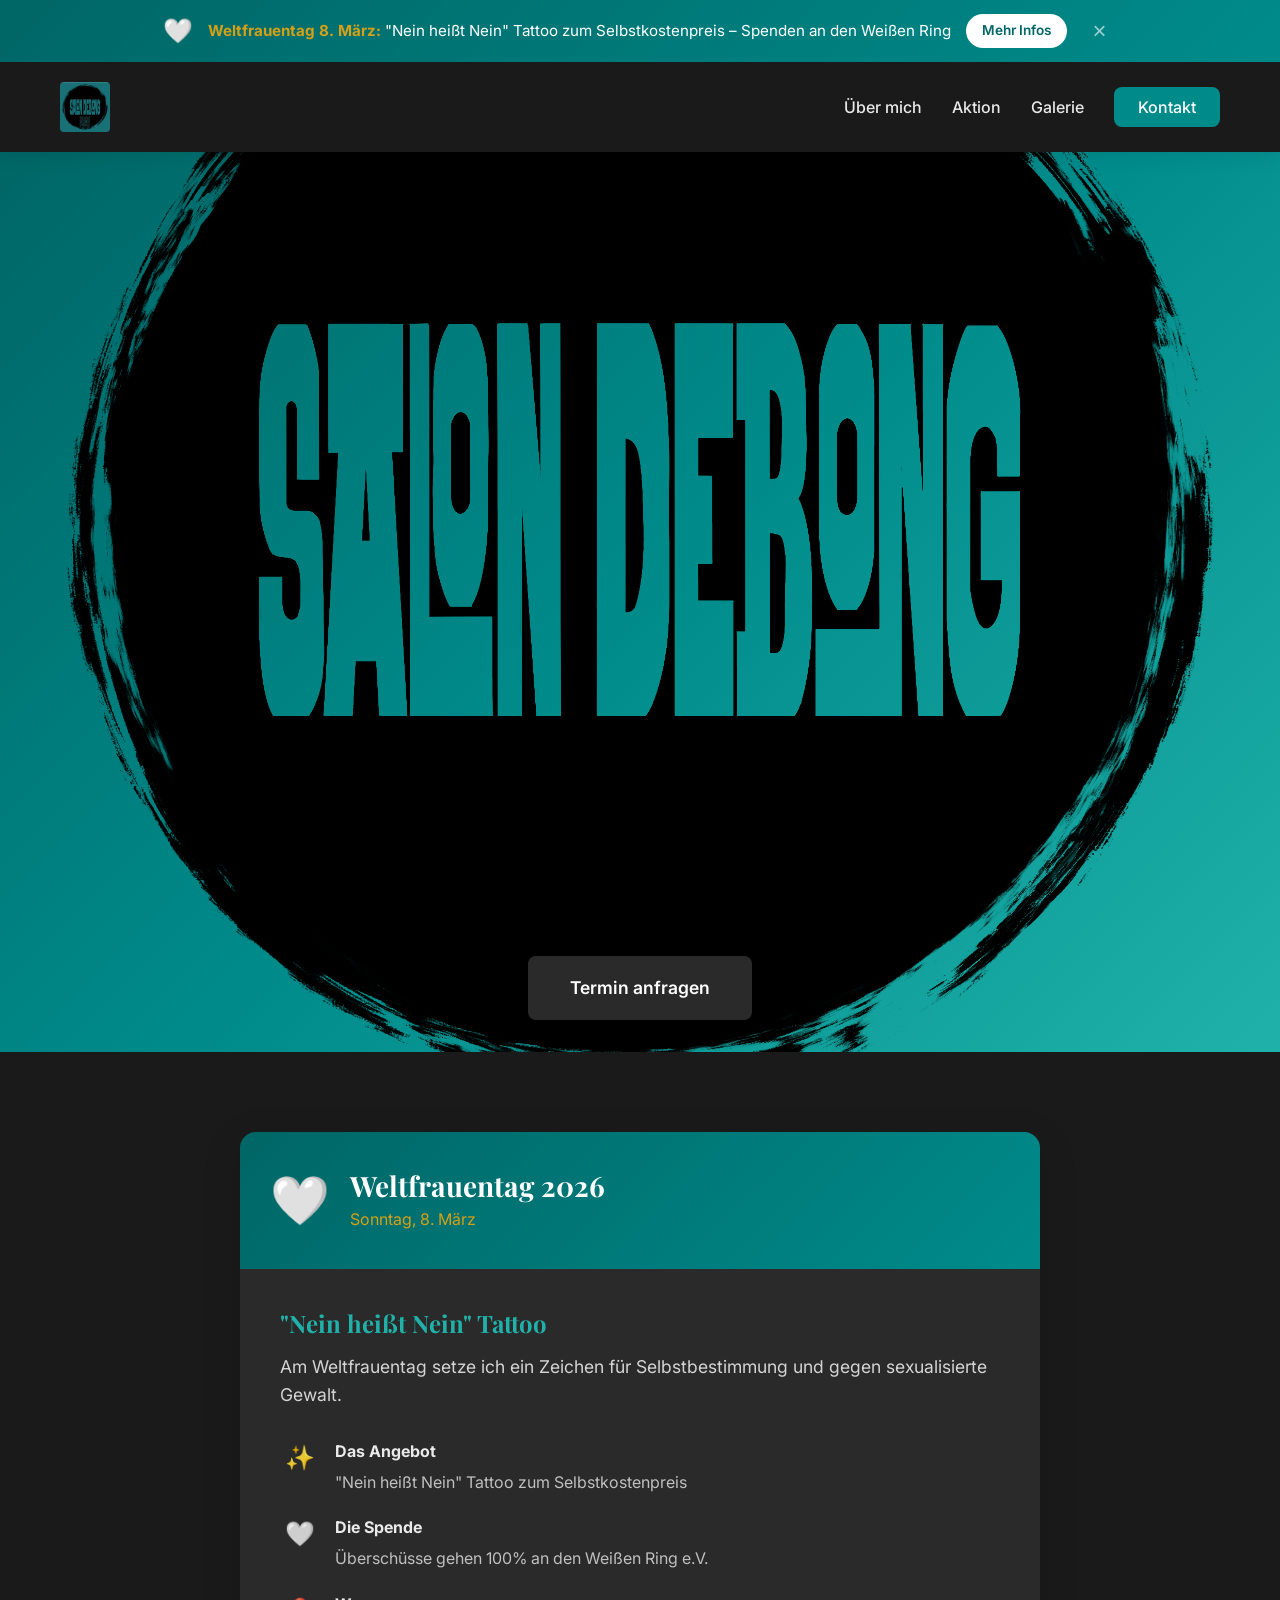
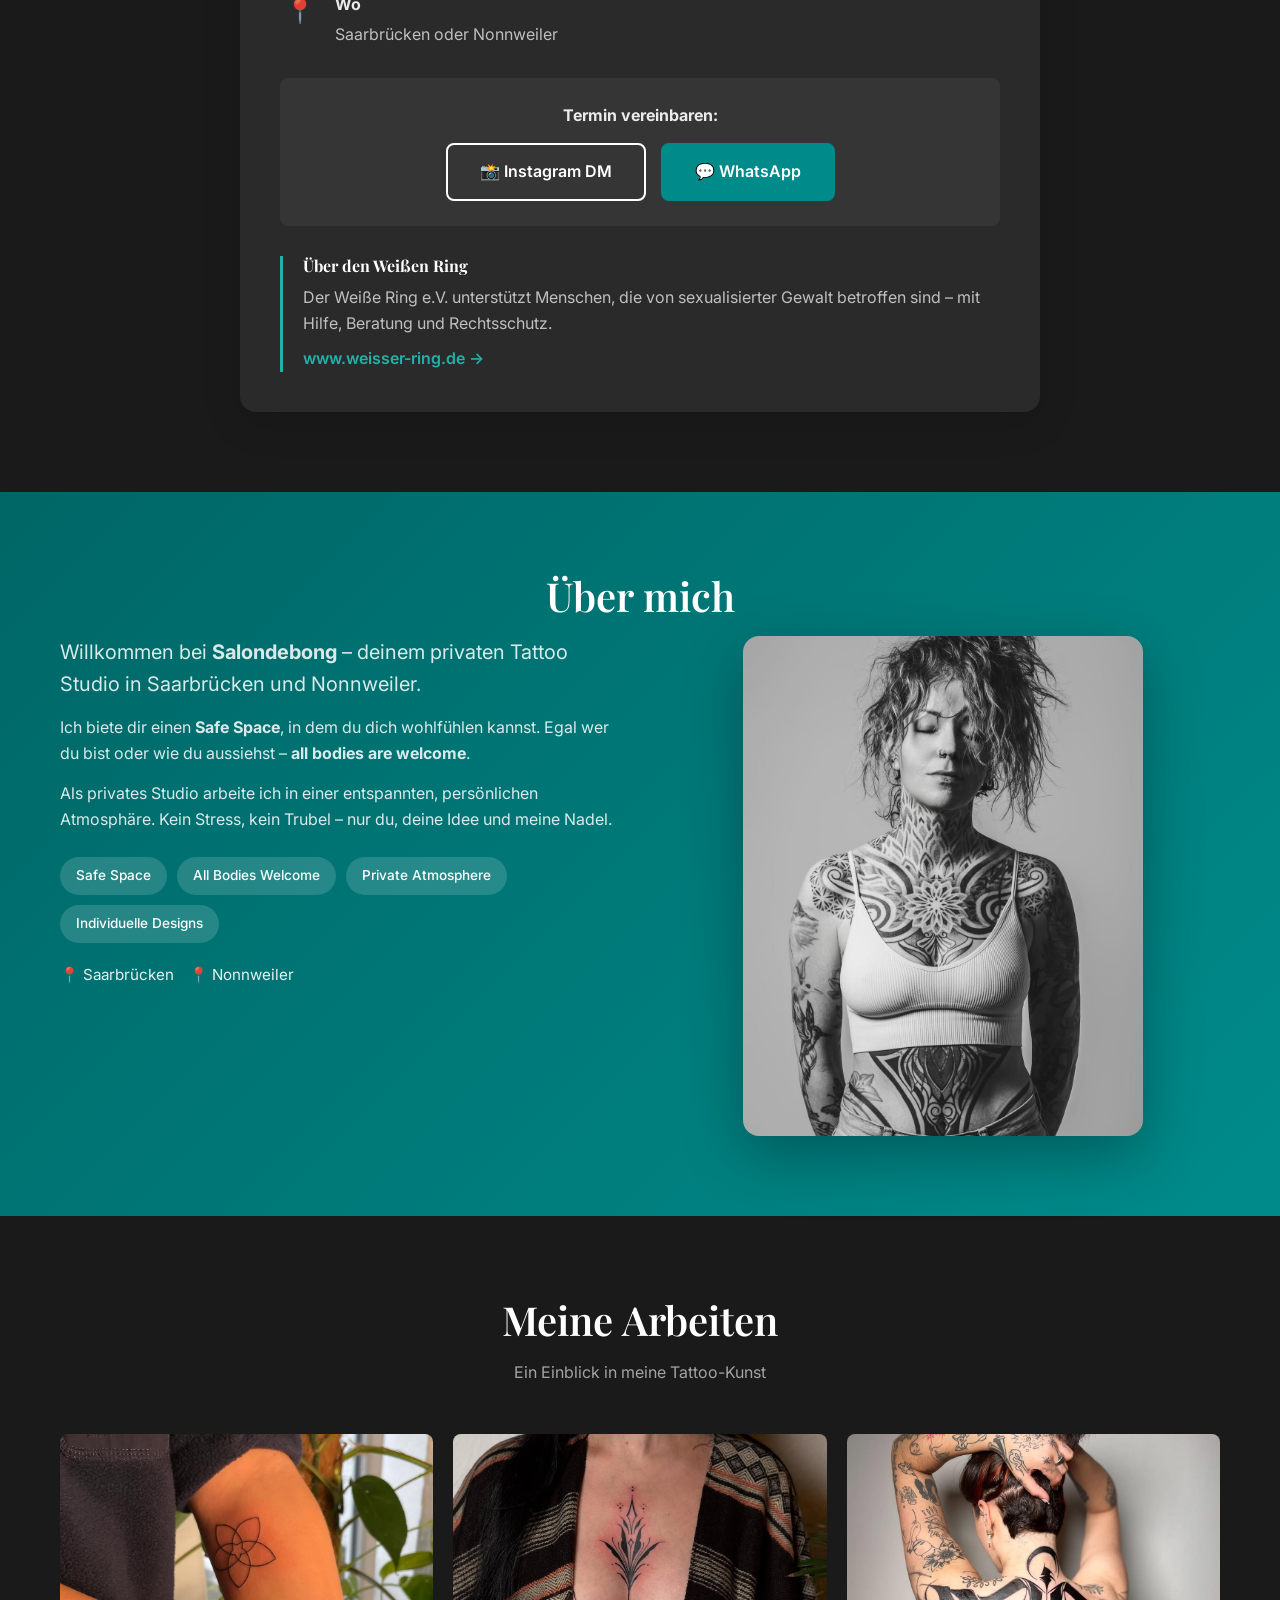
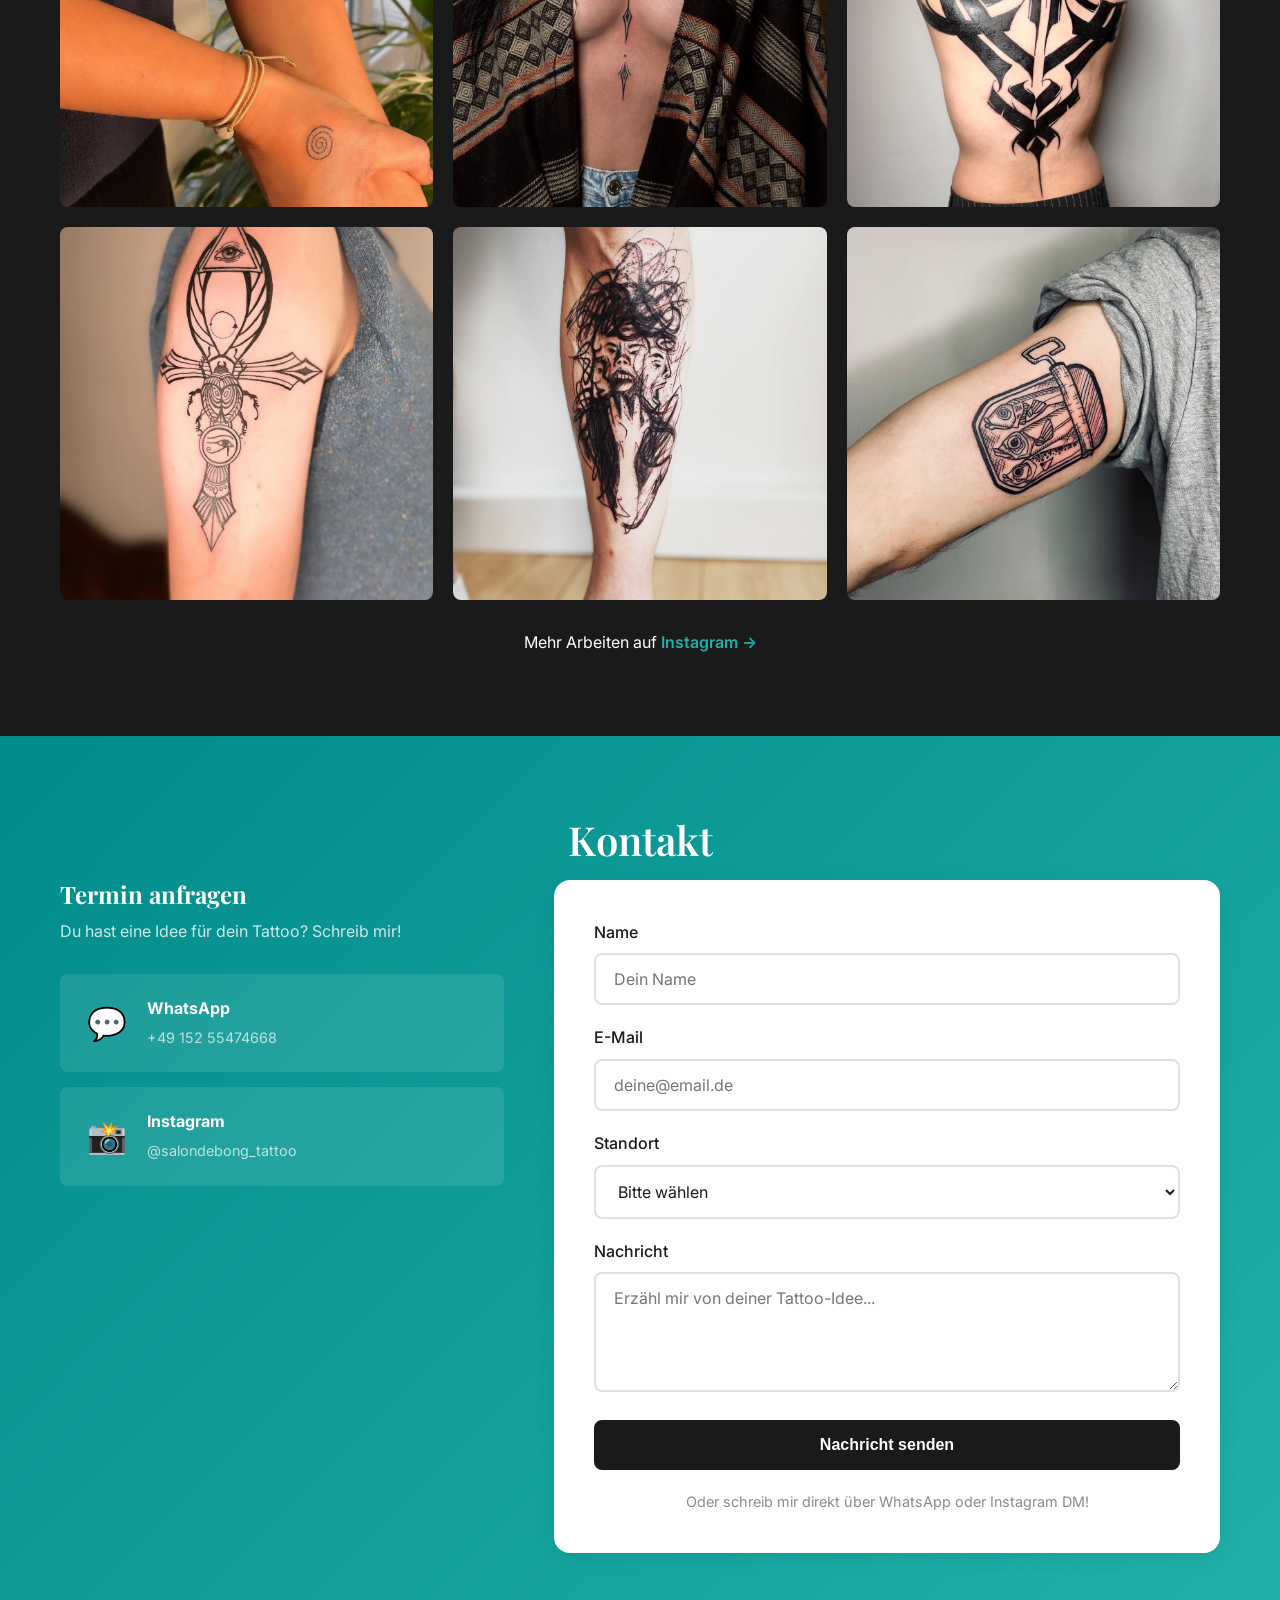
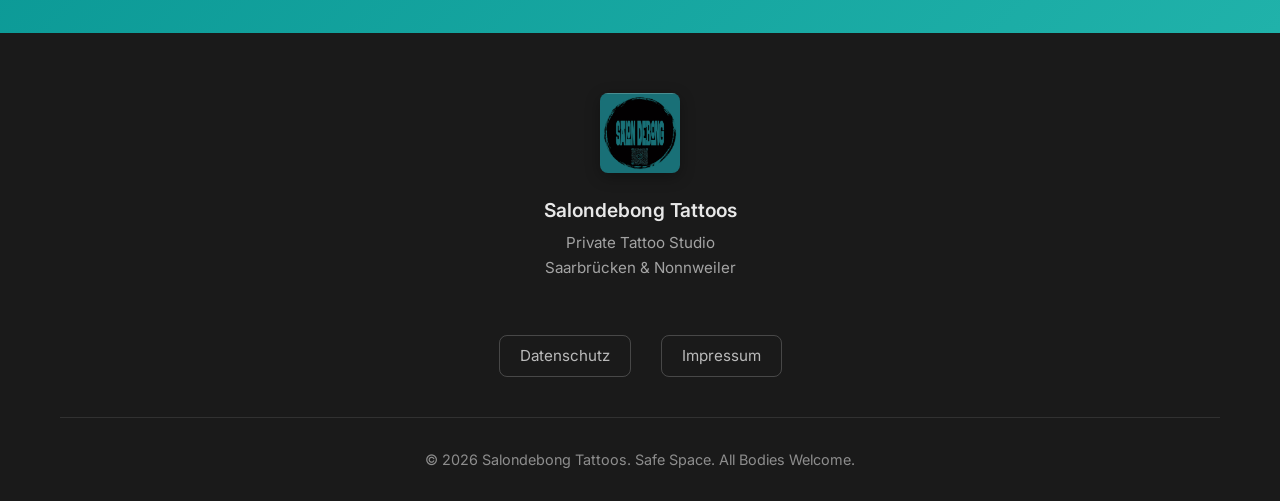
==== commit ff314abf: "hero changes" ====
--- a/index.html
+++ b/index.html
@@ -43,10 +43,12 @@
 
     <!-- Hero -->
     <header class="hero">
-        <div class="hero-bg"></div>
-        <div class="container">
+        <div class="hero-bg">
+		 <div class="container">
             <a href="#contact" class="btn btn-primary">Termin anfragen</a>
         </div>
+		</div>
+       
     </header>
 
     <!-- Aktion Section -->
--- a/style.css
+++ b/style.css
@@ -319,7 +319,7 @@
    ============================================ */
 
 .hero {
-    min-height: 80vh;
+    min-height: 100vh;
     display: flex;
     align-items: flex-end;
     justify-content: center;
@@ -337,19 +337,23 @@
     background-size: cover;
     background-position: center;
     background-repeat: no-repeat;
+	height: 100%
 }
 
 .hero .container {
-    position: relative;
+    position: absolute;
     z-index: 1;
+	bottom: 2rem;
+left: 50%	;
+transform: translateX(-50%);
 }
 
 .hero .btn {
     font-size: 1.1rem;
     padding: 16px 40px;
-    background: var(--petrol);
-    color: white;
-    border-color: var(--petrol);
+    background: var(--secondary);
+    color: white;
+    border-color: var(--secondary);
 }
 
 .hero .btn:hover {
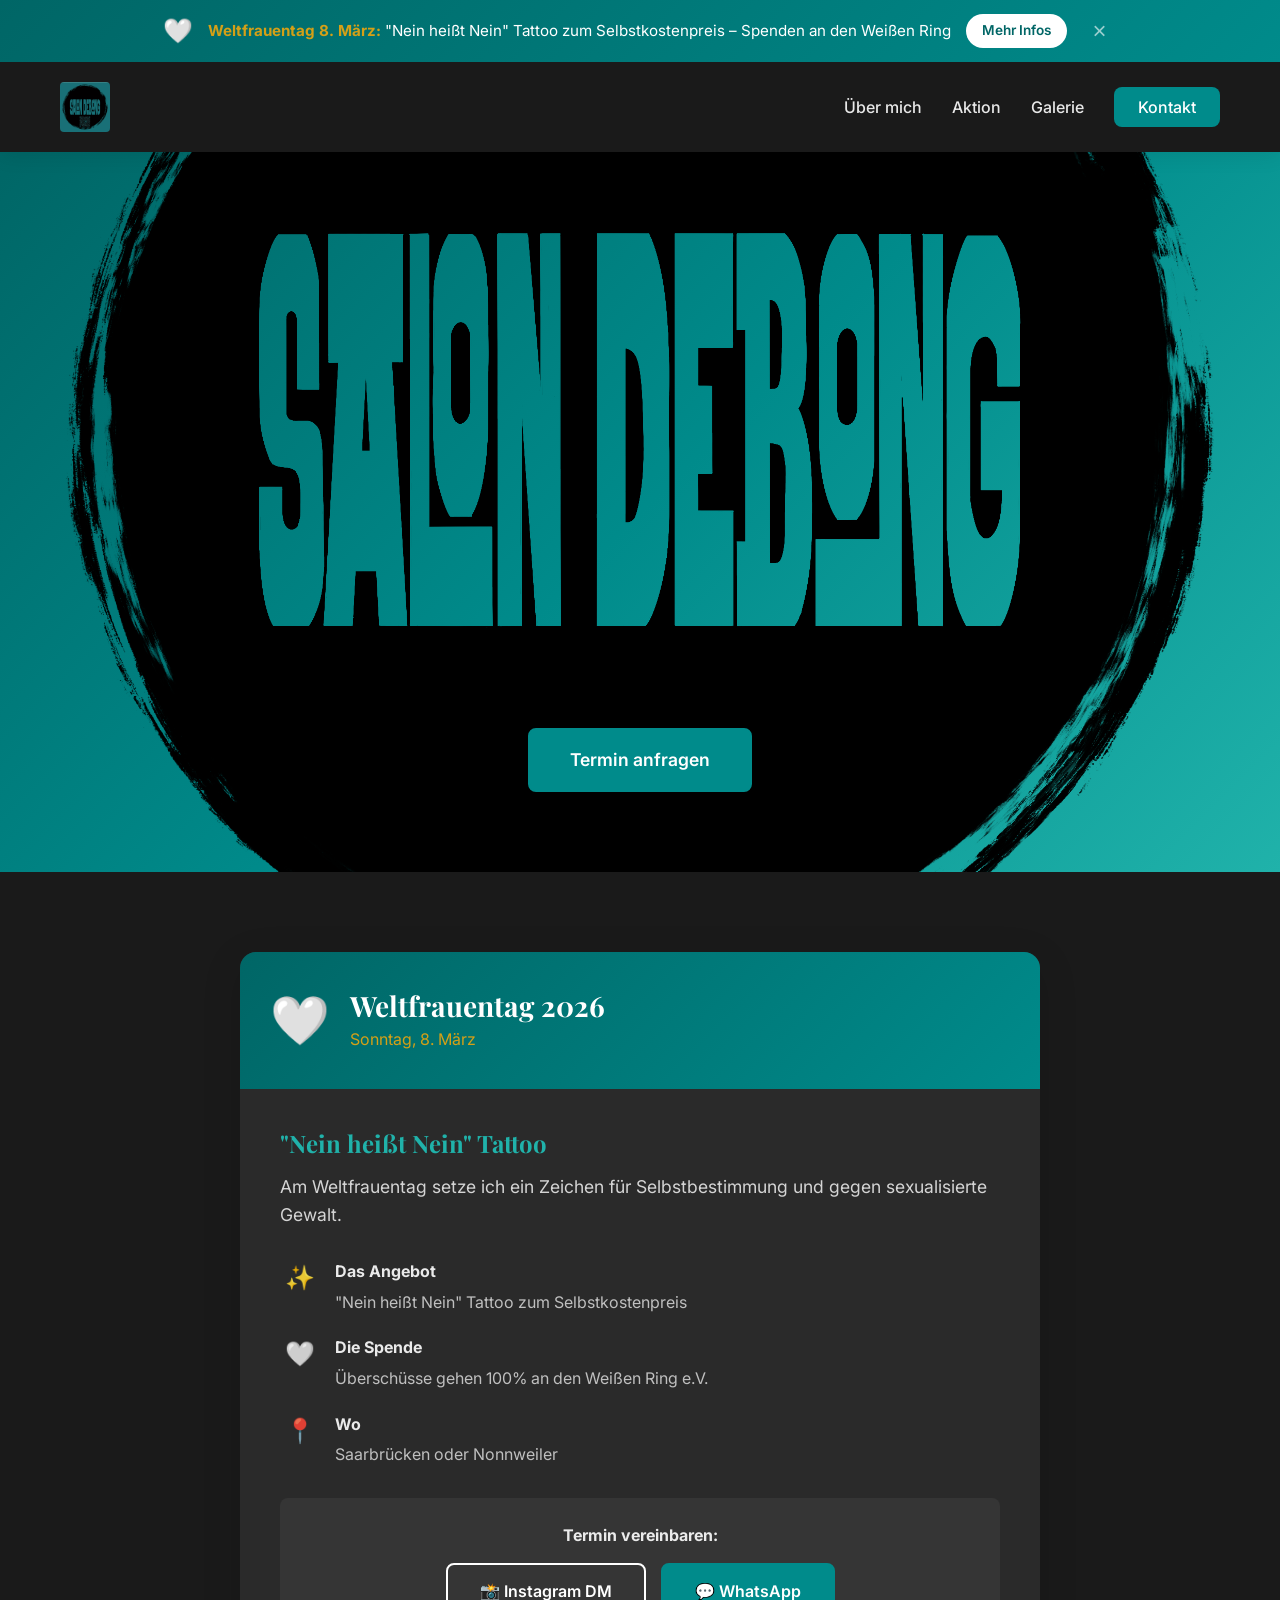
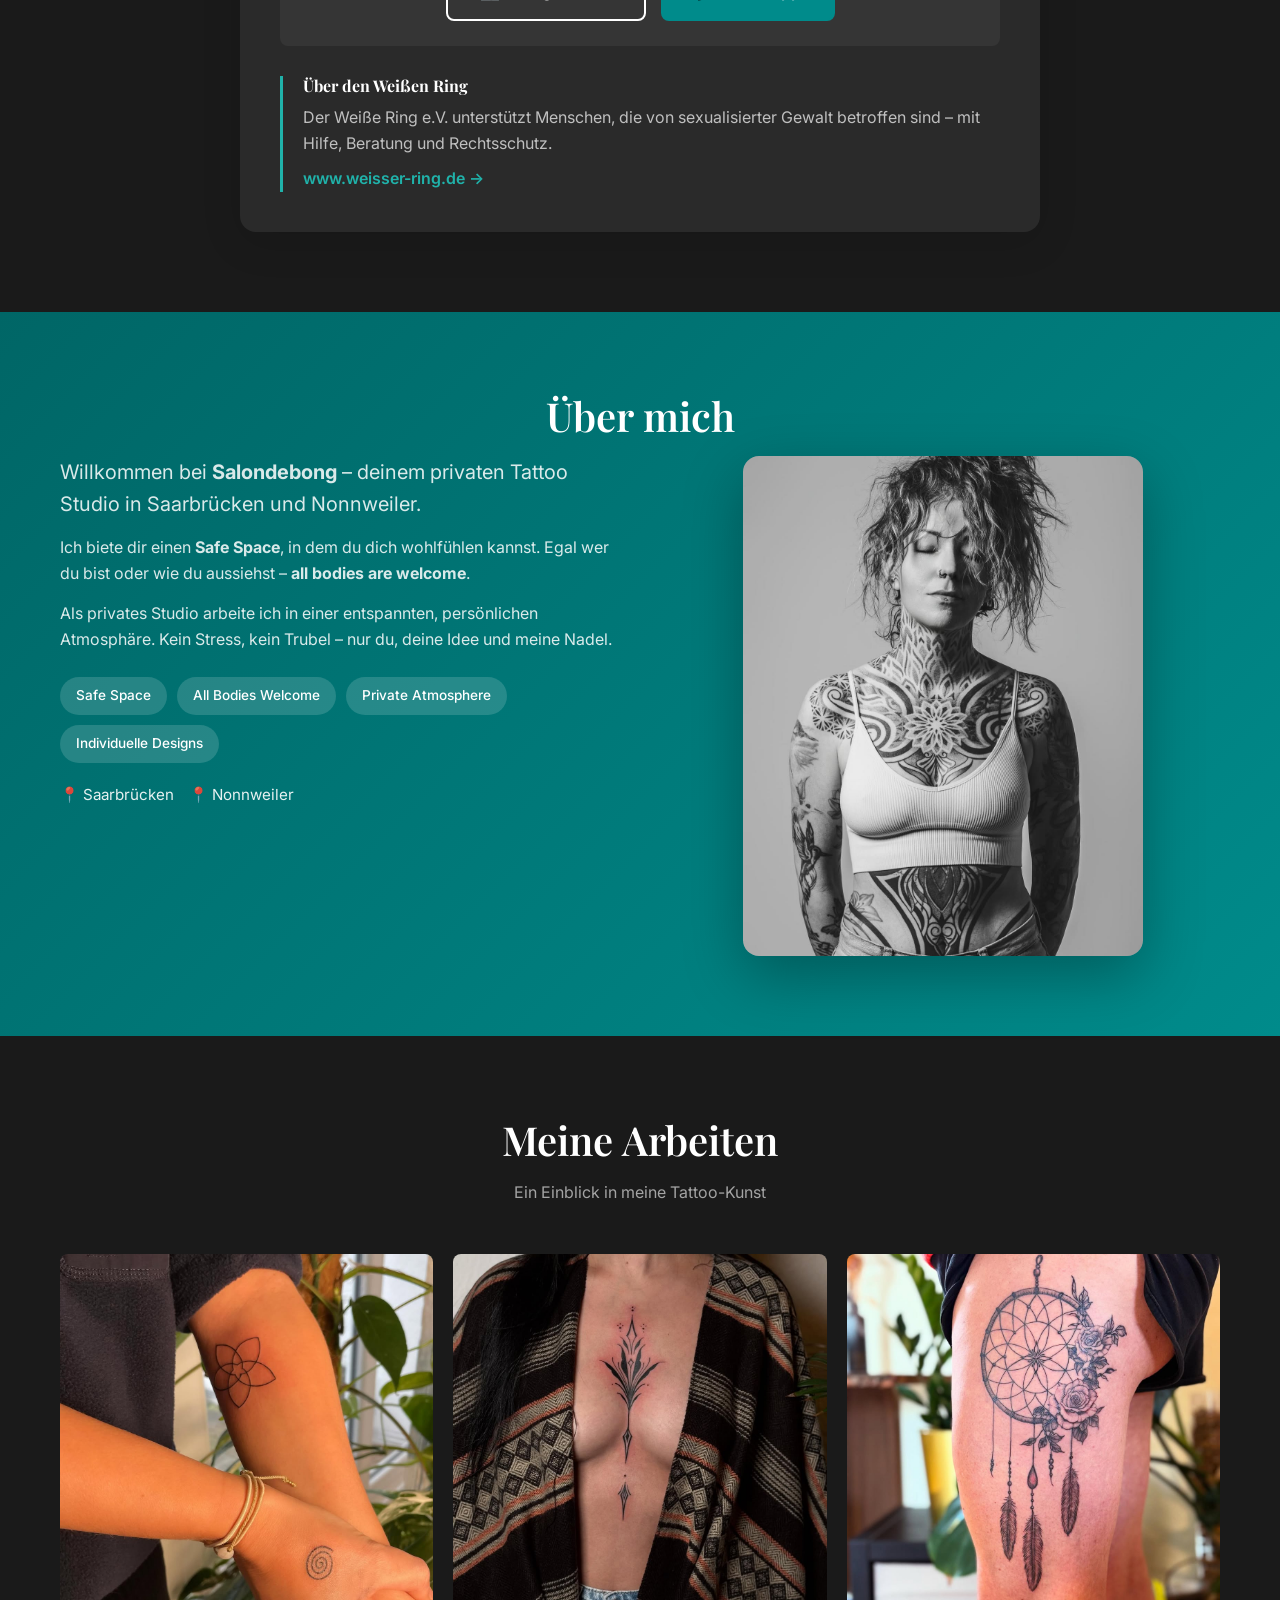
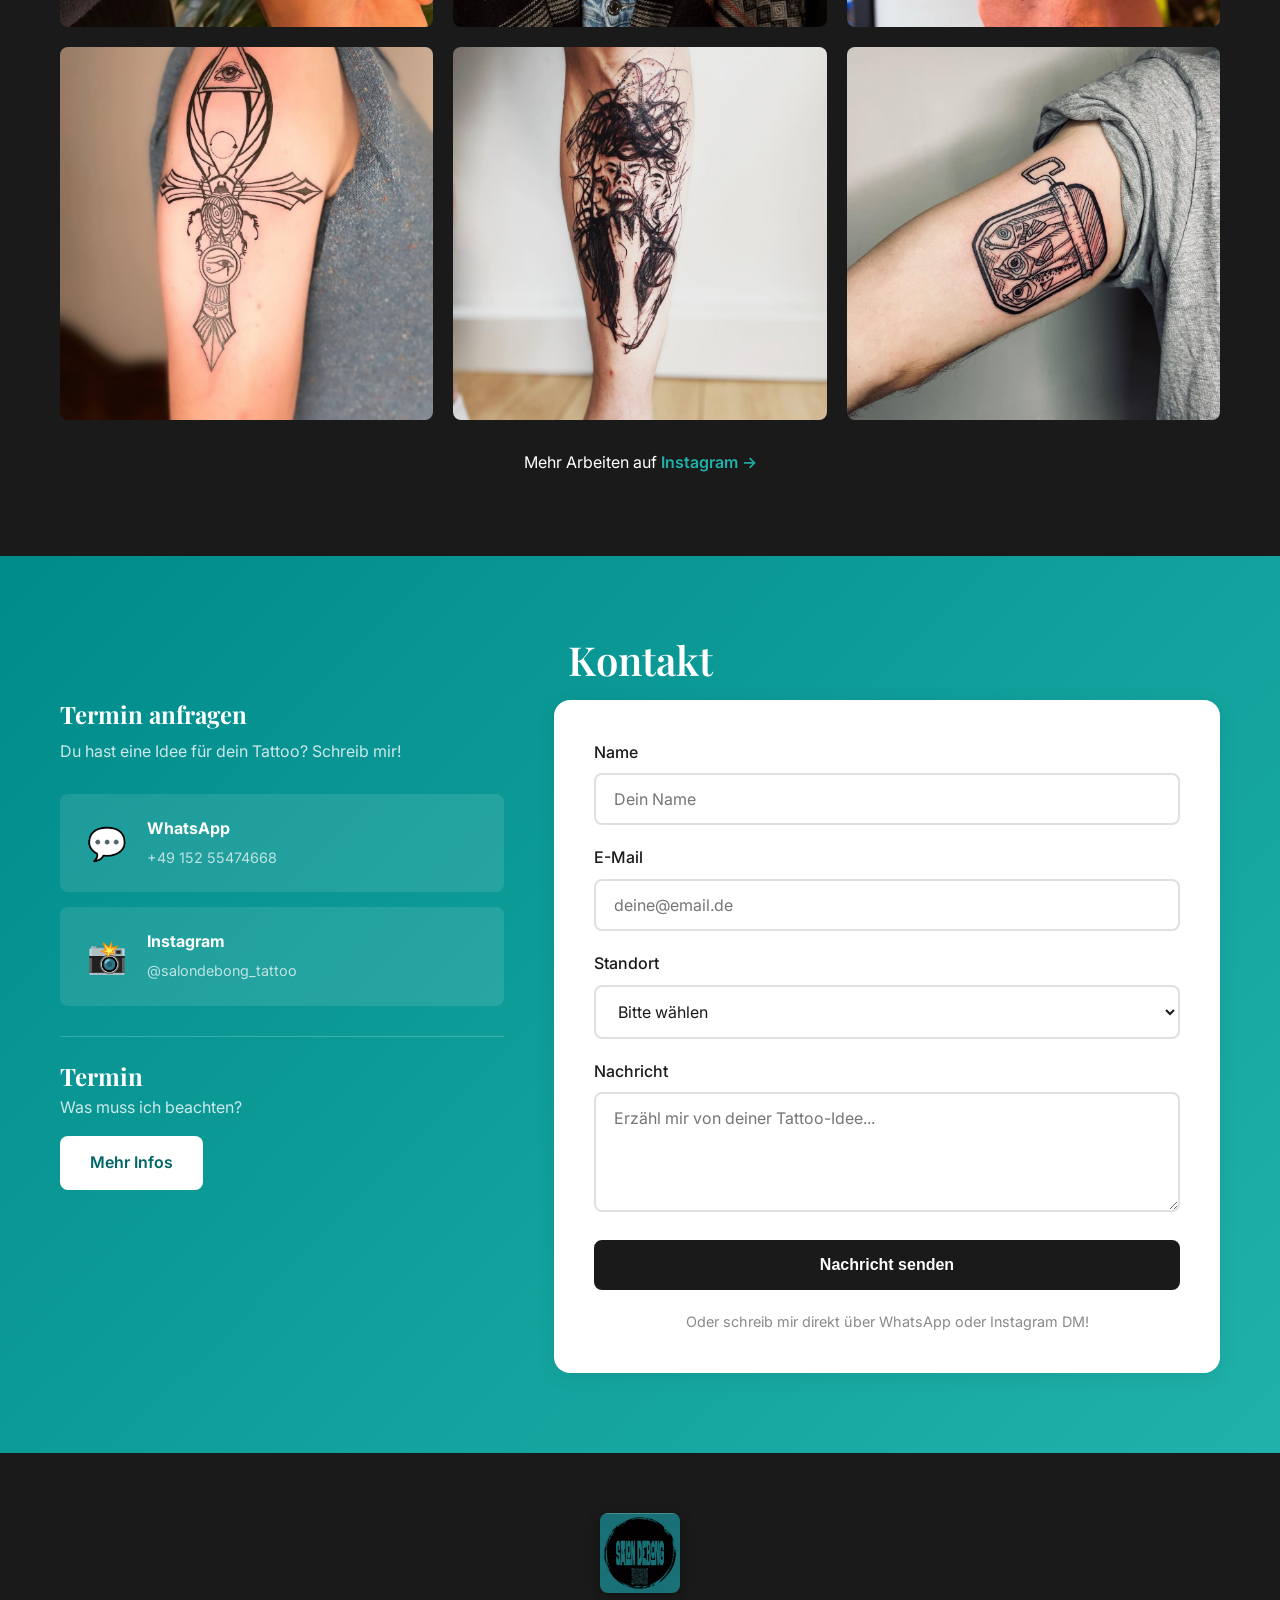
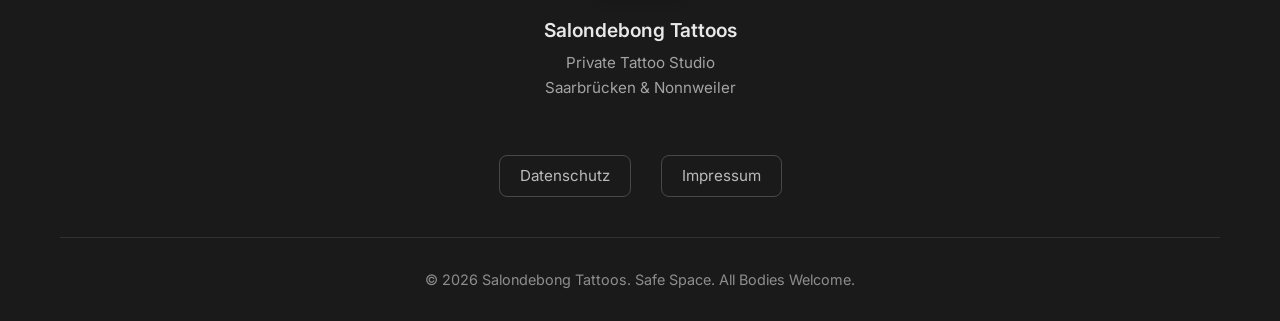
==== commit 8928f920: "feat: Termin-Info Seite hinzugefügt - Neue termin.html mit Terminbuchung-Infos (Anzahlung, Verschieb" ====
--- a/index.html
+++ b/index.html
@@ -43,12 +43,10 @@
 
     <!-- Hero -->
     <header class="hero">
-        <div class="hero-bg">
-		 <div class="container">
+        <div class="hero-bg"></div>
+        <div class="container">
             <a href="#contact" class="btn btn-primary">Termin anfragen</a>
         </div>
-		</div>
-       
     </header>
 
     <!-- Aktion Section -->
@@ -194,6 +192,12 @@
                             </div>
                         </a>
                     </div>
+                    
+                    <div class="termin-info">
+                        <h3>Termin</h3>
+                        <p class="termin-subtitle">Was muss ich beachten?</p>
+                        <a href="termin.html" class="btn btn-termin">Mehr Infos</a>
+                    </div>
                 </div>
                 <div class="contact-form-wrapper">
                     <form class="contact-form" id="contact-form">
--- a/style.css
+++ b/style.css
@@ -319,7 +319,7 @@
    ============================================ */
 
 .hero {
-    min-height: 100vh;
+    min-height: 80vh;
     display: flex;
     align-items: flex-end;
     justify-content: center;
@@ -337,23 +337,19 @@
     background-size: cover;
     background-position: center;
     background-repeat: no-repeat;
-	height: 100%
 }
 
 .hero .container {
-    position: absolute;
+    position: relative;
     z-index: 1;
-	bottom: 2rem;
-left: 50%	;
-transform: translateX(-50%);
 }
 
 .hero .btn {
     font-size: 1.1rem;
     padding: 16px 40px;
-    background: var(--secondary);
-    color: white;
-    border-color: var(--secondary);
+    background: var(--petrol);
+    color: white;
+    border-color: var(--petrol);
 }
 
 .hero .btn:hover {
@@ -775,6 +771,43 @@
     margin-top: 20px;
     color: var(--text-light);
     font-size: 0.9rem;
+}
+
+/* ============================================
+   TERMIN INFO BOX
+   ============================================ */
+
+.termin-info {
+    margin-top: 30px;
+    padding-top: 25px;
+    border-top: 1px solid rgba(255,255,255,0.2);
+}
+
+.termin-info h3 {
+    margin-bottom: 5px;
+    font-size: 1.5rem;
+    color: white;
+}
+
+.termin-subtitle {
+    color: rgba(255,255,255,0.8);
+    margin-bottom: 15px;
+}
+
+.btn-termin {
+    background: white;
+    color: var(--petrol-dark);
+    padding: 12px 28px;
+    border-radius: var(--radius);
+    font-weight: 600;
+    transition: var(--transition);
+    display: inline-block;
+}
+
+.btn-termin:hover {
+    background: var(--accent-light);
+    color: white;
+    transform: translateY(-2px);
 }
 
 /* ============================================
@@ -928,4 +961,8 @@
     .aktion-buttons {
         flex-direction: column;
     }
+    
+    .termin-info {
+        text-align: center;
+    }
 }
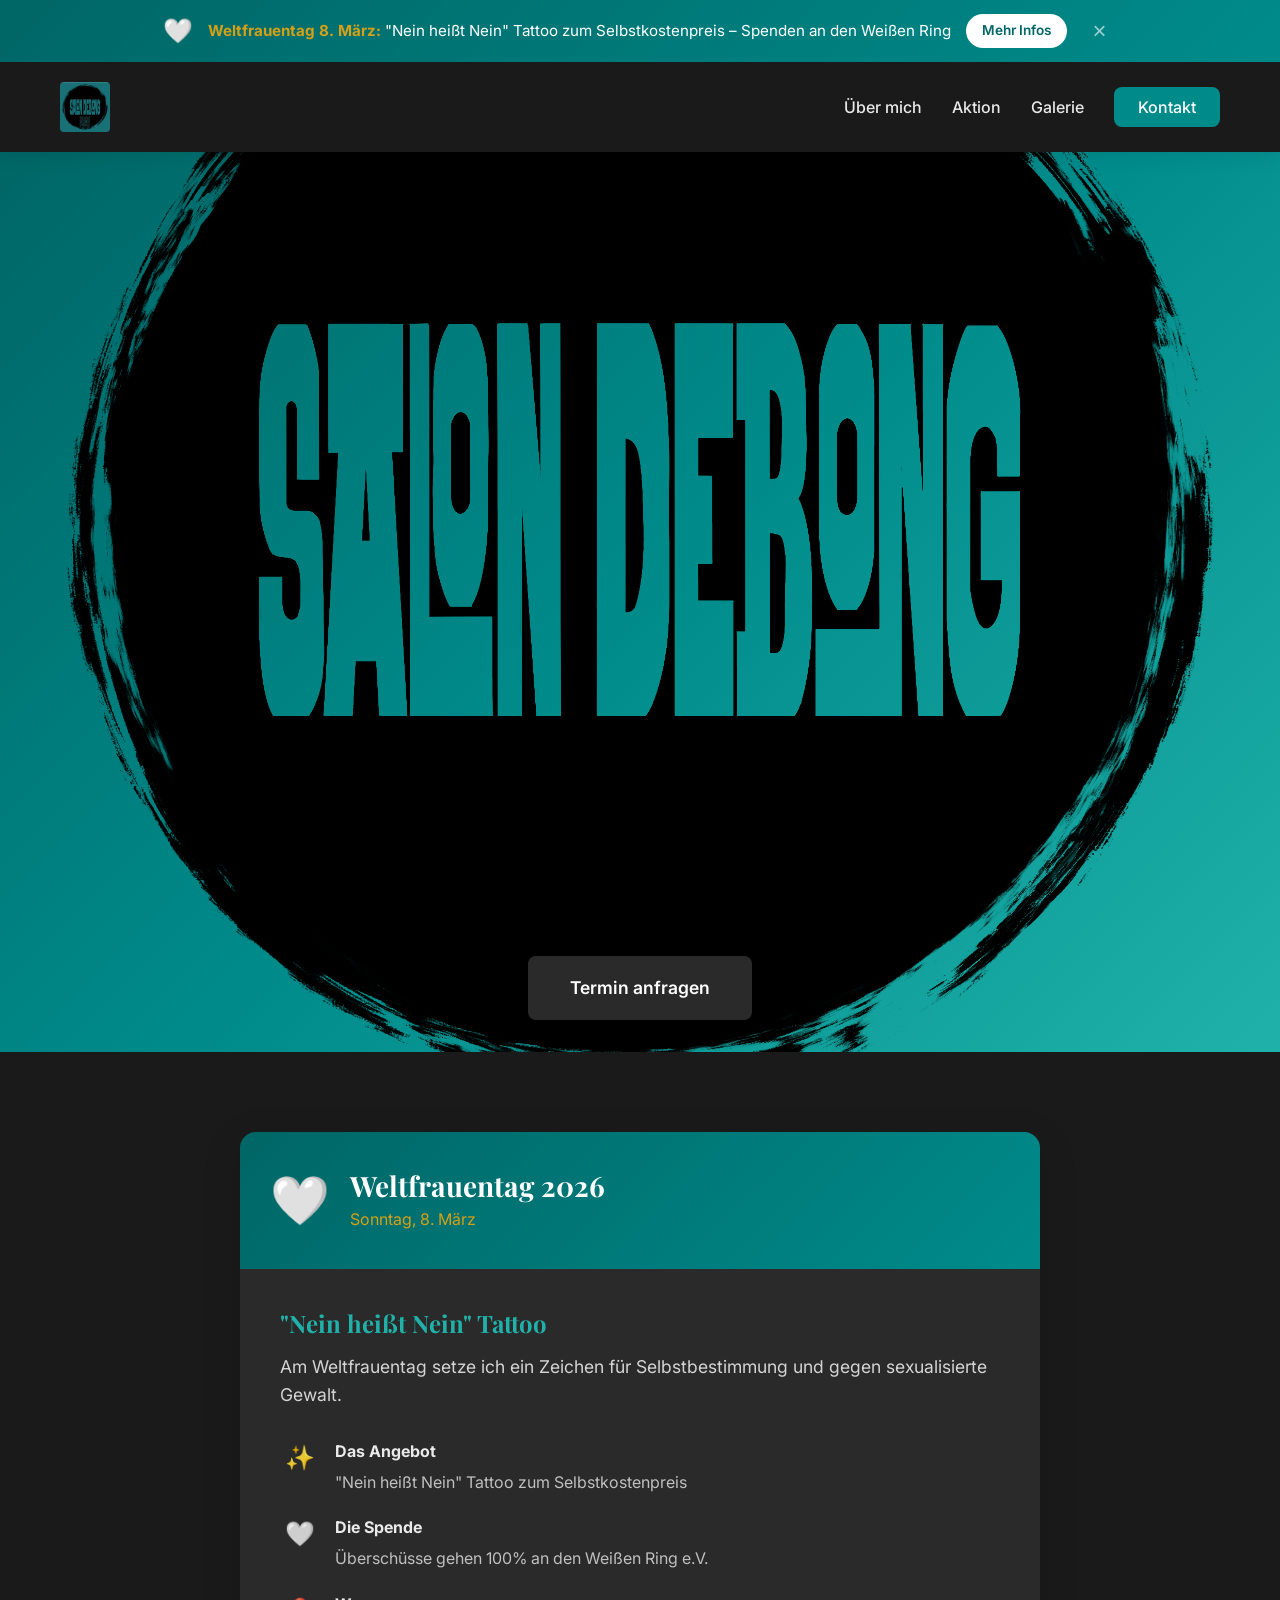
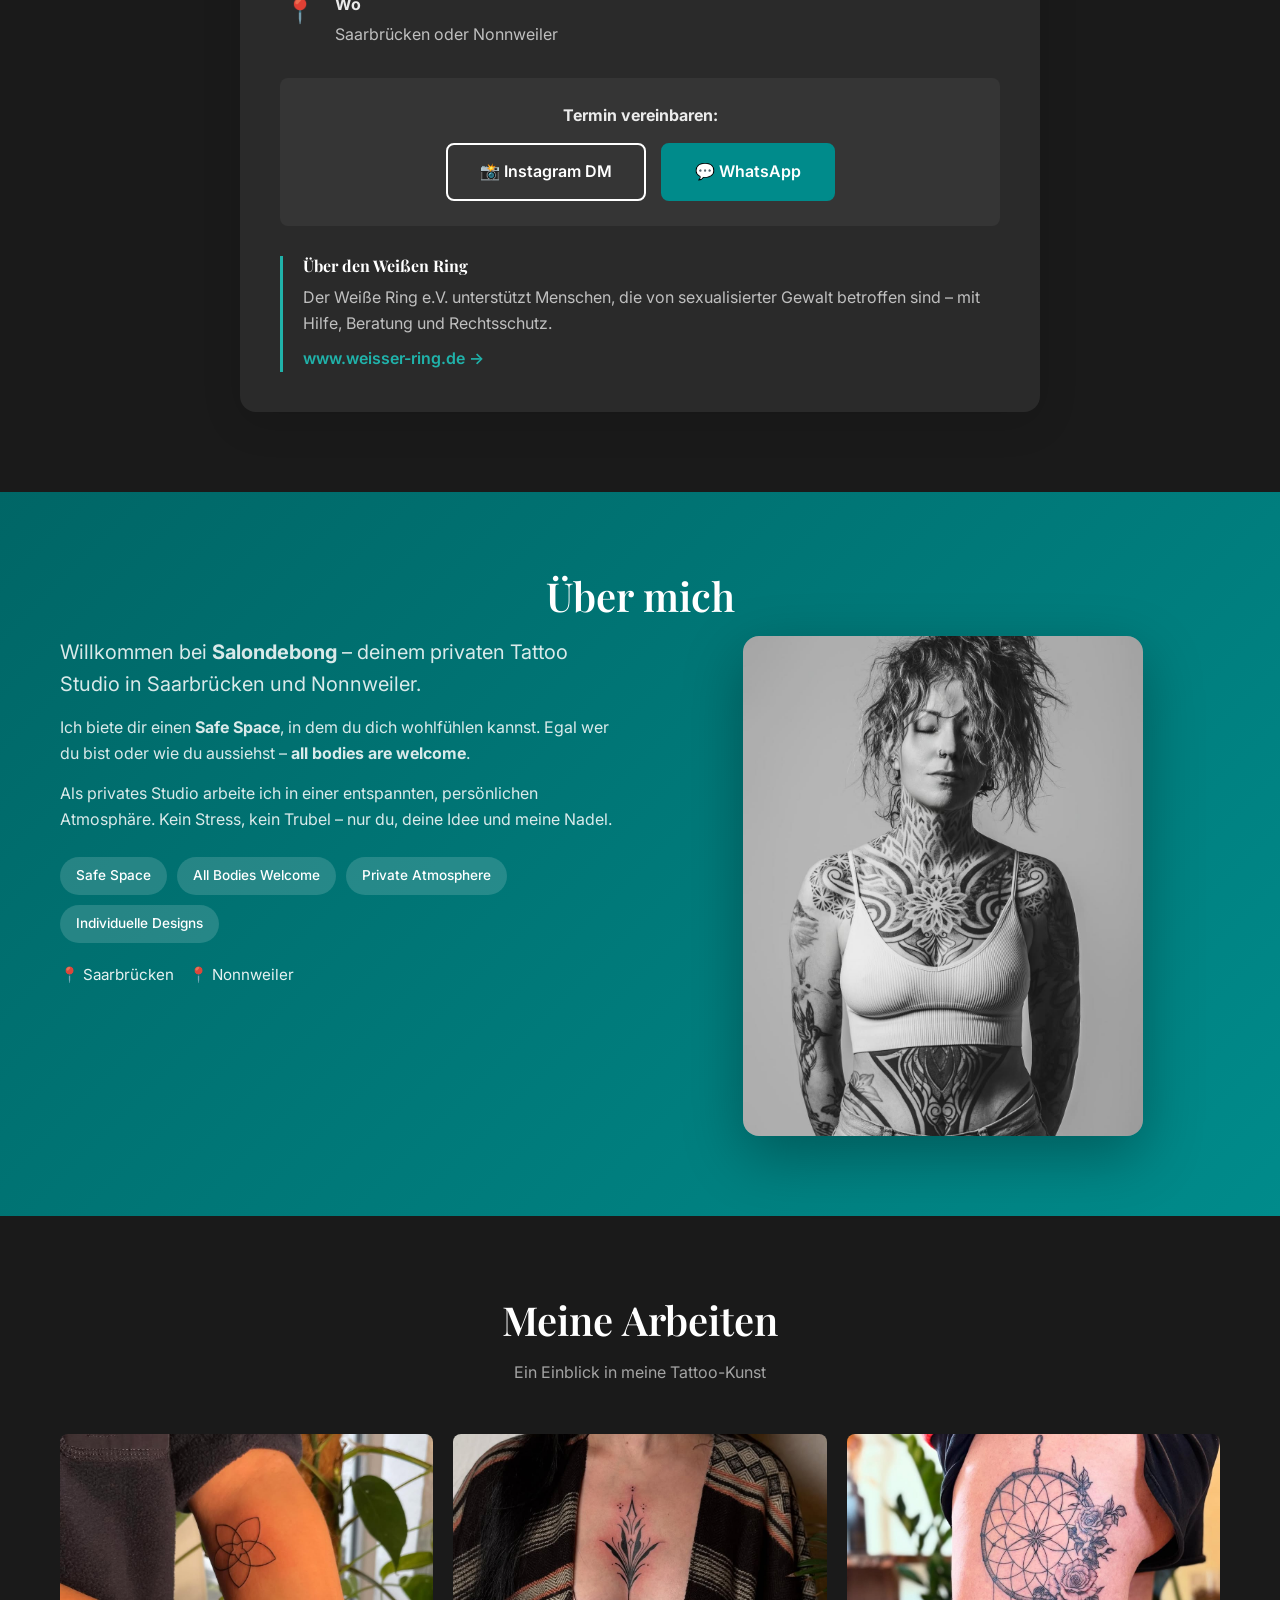
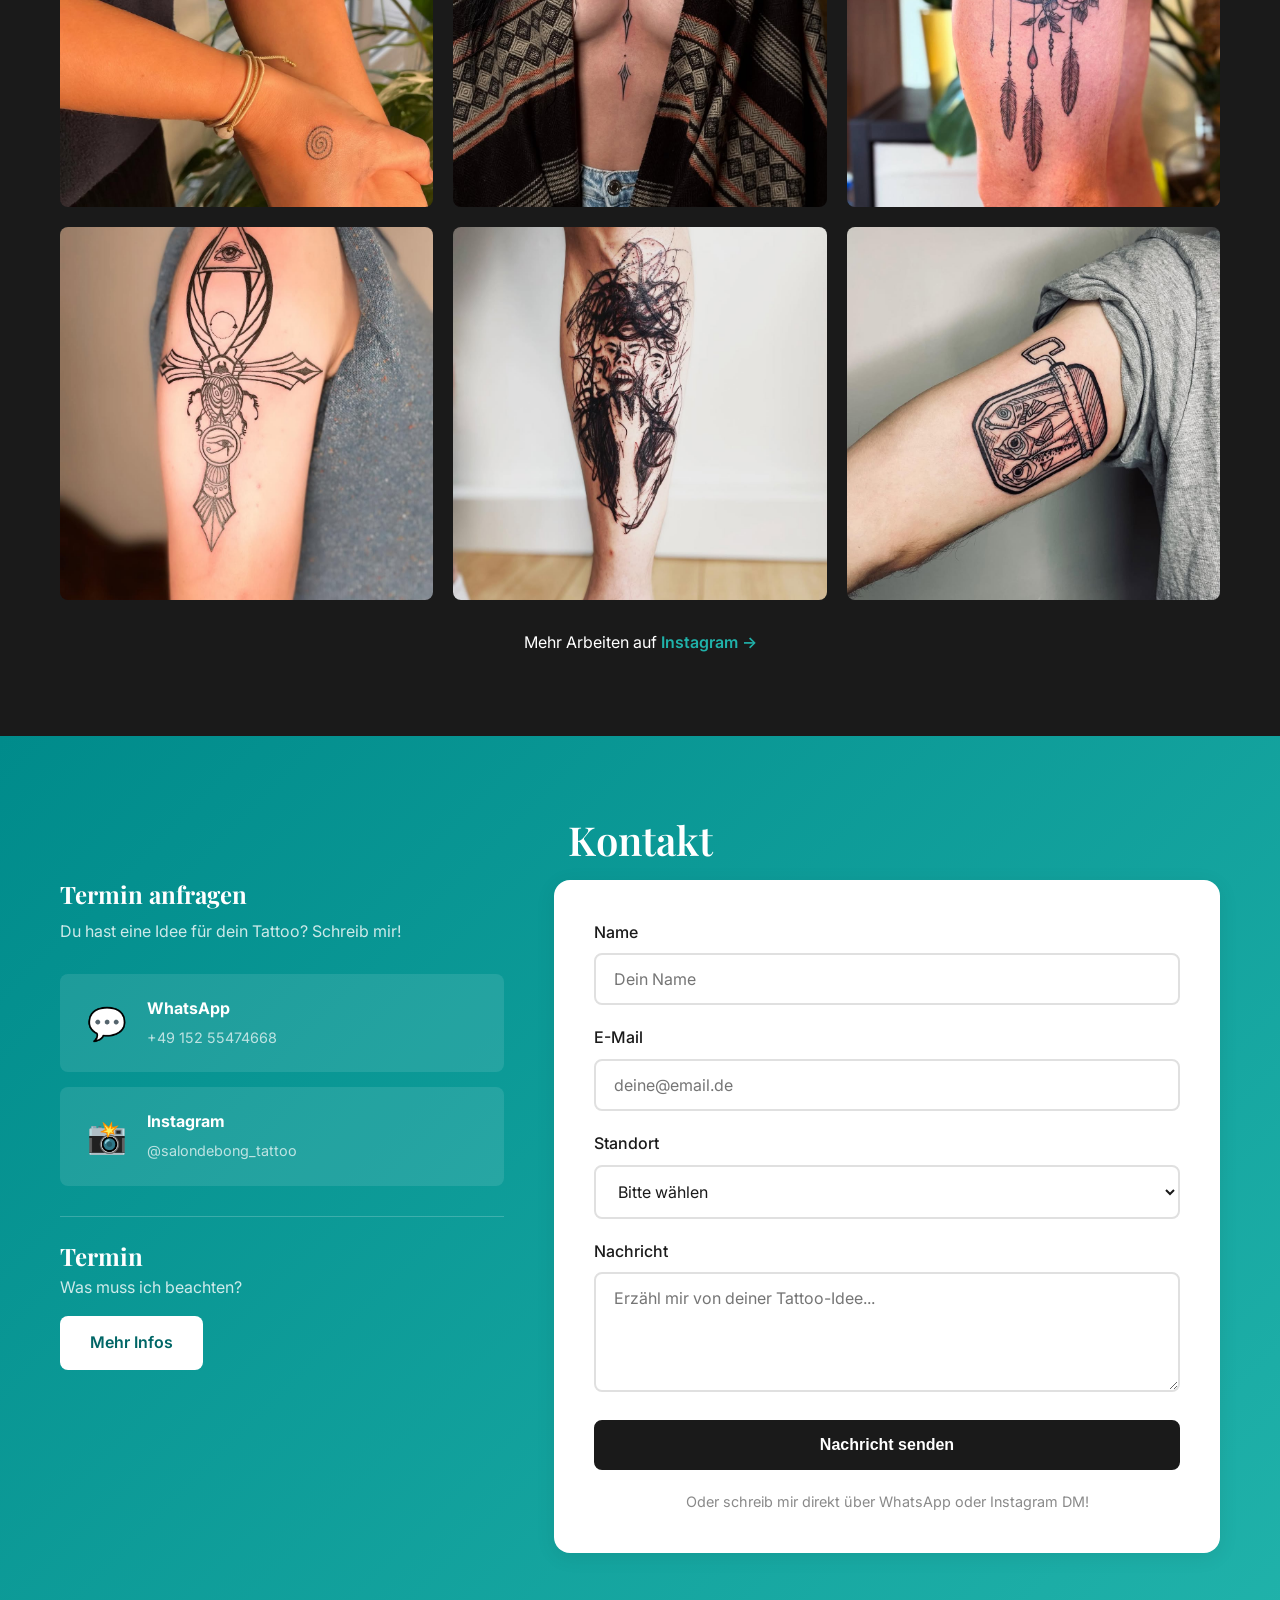
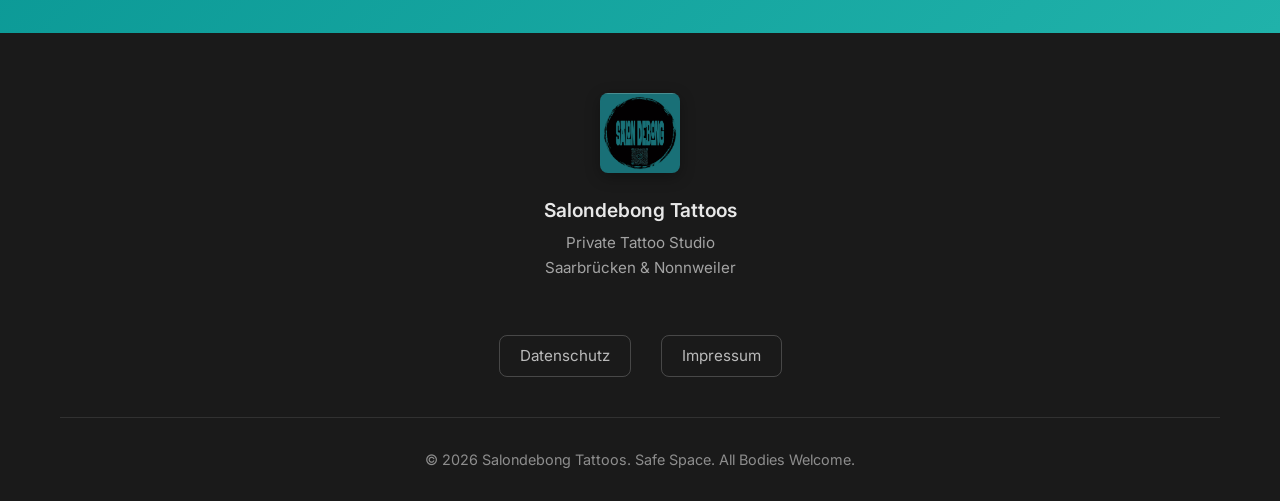
==== commit a5506f4e: "Merge pull request #1 from TobiasHenrich/echo feat: Termin-Info Seite hinzugefügt" ====
--- a/index.html
+++ b/index.html
@@ -43,10 +43,12 @@
 
     <!-- Hero -->
     <header class="hero">
-        <div class="hero-bg"></div>
-        <div class="container">
+        <div class="hero-bg">
+		 <div class="container">
             <a href="#contact" class="btn btn-primary">Termin anfragen</a>
         </div>
+		</div>
+       
     </header>
 
     <!-- Aktion Section -->
--- a/style.css
+++ b/style.css
@@ -319,7 +319,7 @@
    ============================================ */
 
 .hero {
-    min-height: 80vh;
+    min-height: 100vh;
     display: flex;
     align-items: flex-end;
     justify-content: center;
@@ -337,19 +337,23 @@
     background-size: cover;
     background-position: center;
     background-repeat: no-repeat;
+	height: 100%
 }
 
 .hero .container {
-    position: relative;
+    position: absolute;
     z-index: 1;
+	bottom: 2rem;
+left: 50%	;
+transform: translateX(-50%);
 }
 
 .hero .btn {
     font-size: 1.1rem;
     padding: 16px 40px;
-    background: var(--petrol);
-    color: white;
-    border-color: var(--petrol);
+    background: var(--secondary);
+    color: white;
+    border-color: var(--secondary);
 }
 
 .hero .btn:hover {
